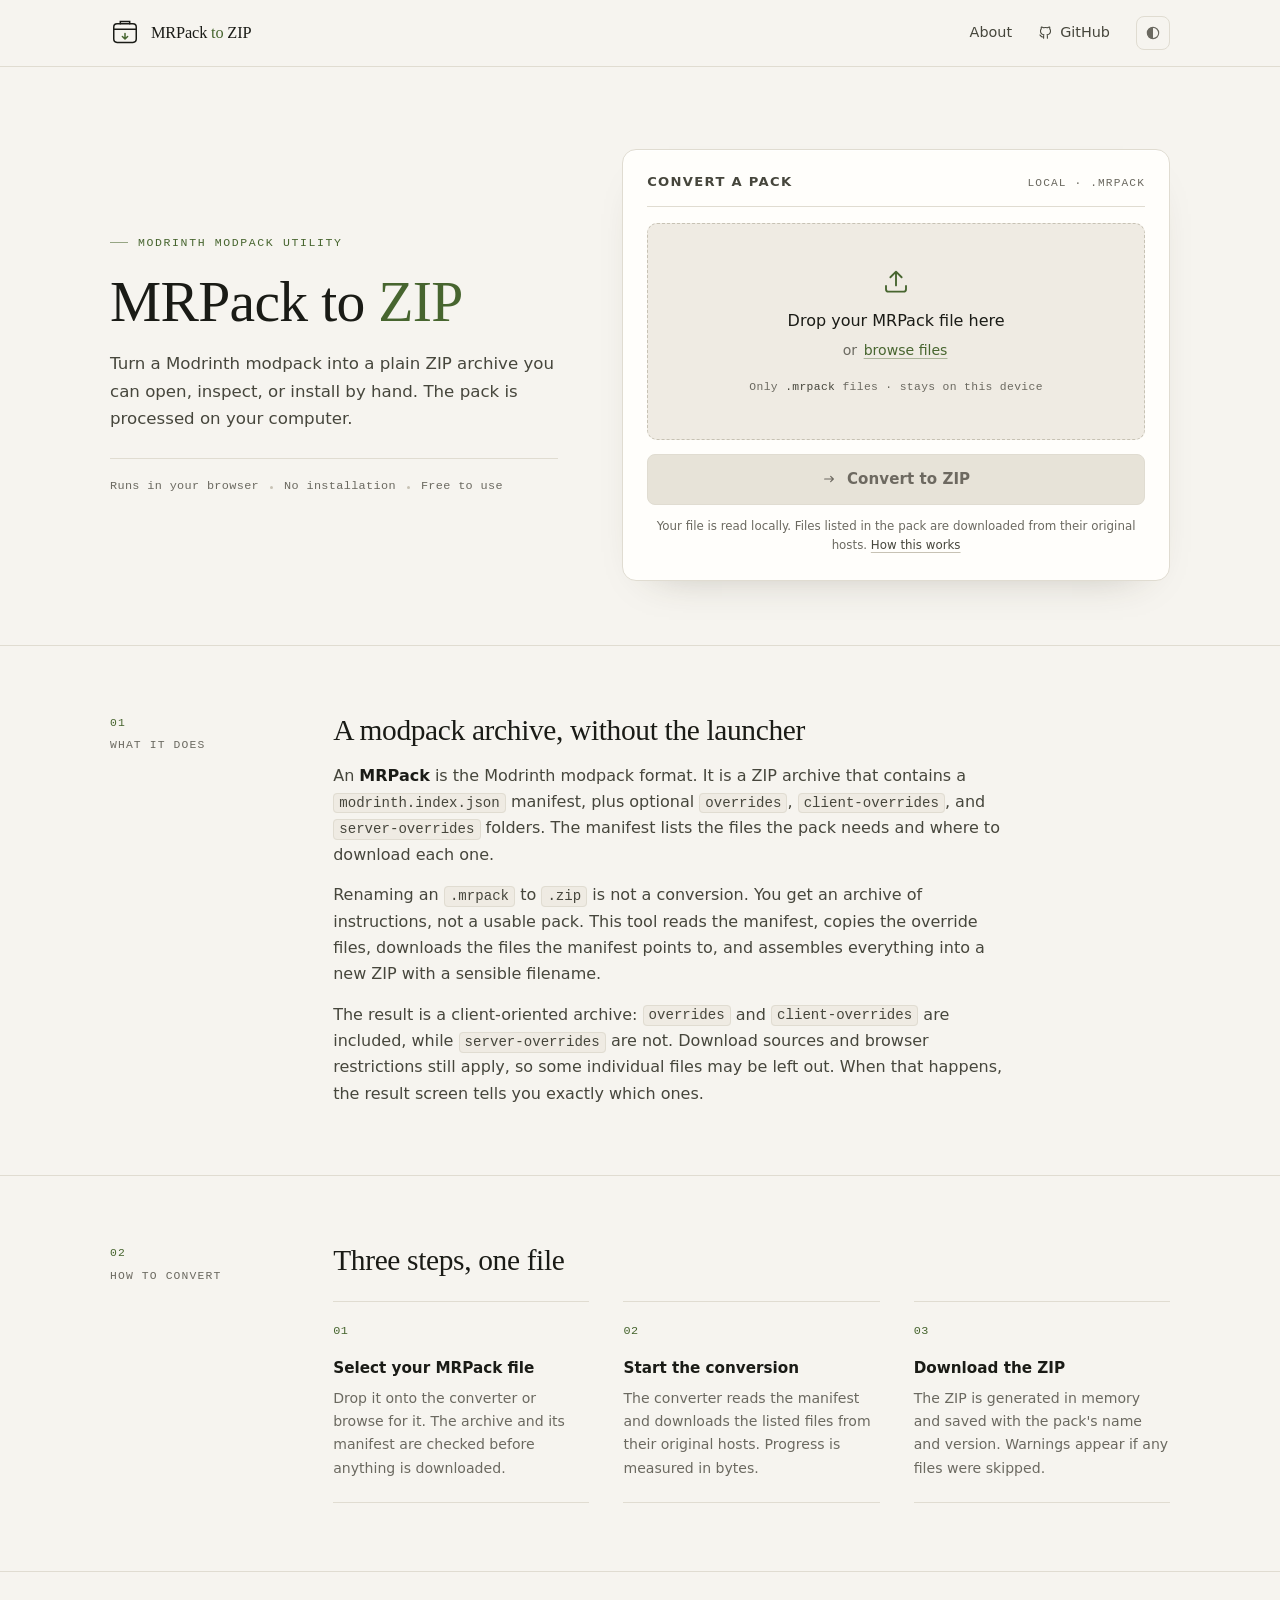
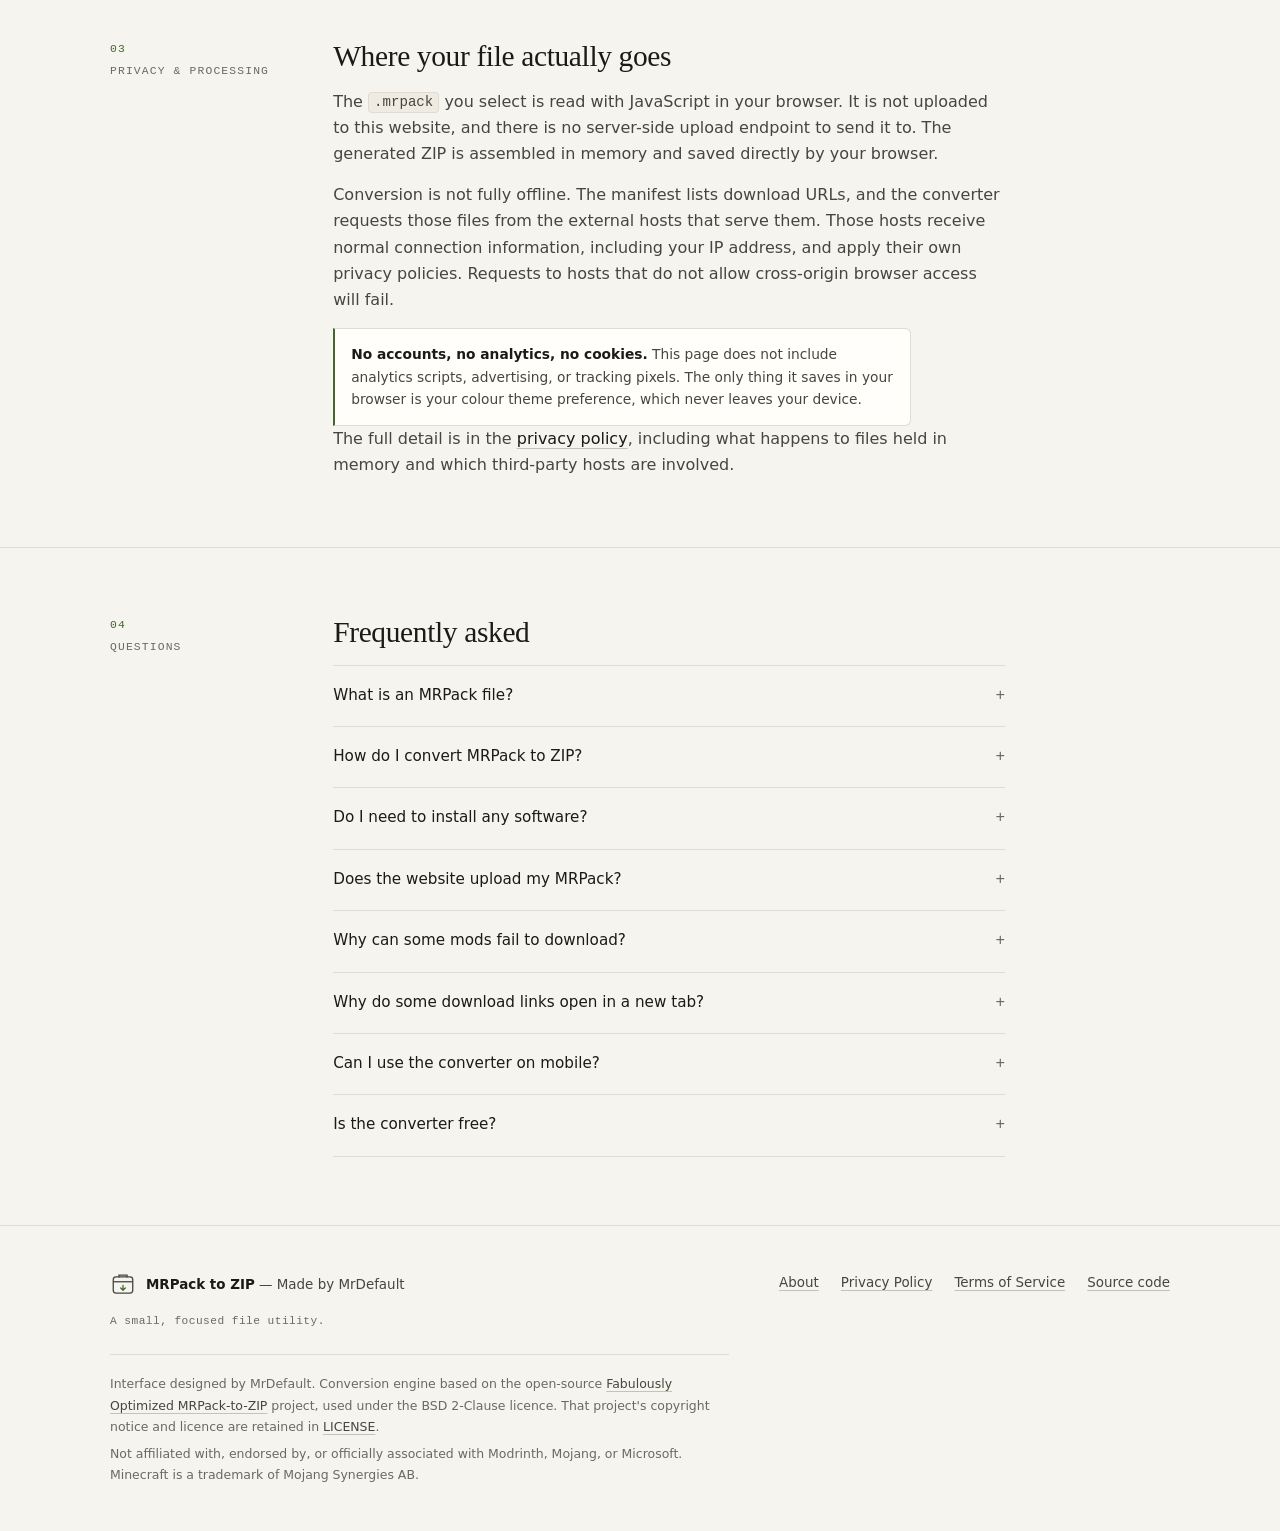
==== index.html @ 213cee7f "MRPack to ZIP — a browser-based Modrinth modpack converter Interface designed and built by MrDefault" ====
<!DOCTYPE html>
<html lang="en">
<head>
	<meta charset="utf-8">
	<meta name="viewport" content="width=device-width, initial-scale=1">

	<title>MRPack to ZIP Converter — Convert Modrinth Packs | MrDefault</title>
	<meta name="description" content="Convert a Modrinth .mrpack into a plain ZIP archive in your browser. Free, no installation, no account. Your modpack file is never uploaded to a server.">
	<meta name="author" content="MrDefault">
	<meta name="theme-color" content="#121310">
	<meta name="color-scheme" content="dark light">

	<!-- Sets the colour theme before the first paint, so the page never flashes
	     the wrong palette. Preference is stored locally; see privacy.html. -->
	<script src="assets/js/theme.js"></script>

	<link rel="canonical" href="https://mrpack-to-zip.vercel.app/">
	<link rel="icon" href="assets/img/favicon.svg" type="image/svg+xml">
	<link rel="apple-touch-icon" href="assets/img/apple-touch-icon.png">
	<link rel="stylesheet" href="assets/css/site.css">

	<meta property="og:type" content="website">
	<meta property="og:site_name" content="MRPack to ZIP">
	<meta property="og:title" content="MRPack to ZIP — a small tool by MrDefault">
	<meta property="og:description" content="Turn a Modrinth modpack into a plain ZIP archive. The conversion runs in your browser; nothing is installed.">
	<meta property="og:url" content="https://mrpack-to-zip.vercel.app/">
	<meta property="og:image" content="https://mrpack-to-zip.vercel.app/assets/img/og-image.png">
	<meta property="og:image:width" content="1200">
	<meta property="og:image:height" content="630">
	<meta property="og:image:alt" content="MRPack to ZIP, a browser-based modpack converter made by MrDefault">

	<meta name="twitter:card" content="summary_large_image">
	<meta name="twitter:title" content="MRPack to ZIP — a small tool by MrDefault">
	<meta name="twitter:description" content="Turn a Modrinth modpack into a plain ZIP archive. The conversion runs in your browser; nothing is installed.">
	<meta name="twitter:image" content="https://mrpack-to-zip.vercel.app/assets/img/og-image.png">

	<script type="application/ld+json">
	{
		"@context": "https://schema.org",
		"@type": "WebApplication",
		"name": "MRPack to ZIP",
		"url": "https://mrpack-to-zip.vercel.app/",
		"description": "A free browser-based converter that turns a Modrinth .mrpack modpack file into a plain ZIP archive.",
		"applicationCategory": "UtilitiesApplication",
		"operatingSystem": "Any device with a modern web browser",
		"browserRequirements": "Requires JavaScript and a browser with File, Blob and fetch support",
		"isAccessibleForFree": true,
		"offers": {
			"@type": "Offer",
			"price": "0",
			"priceCurrency": "USD"
		},
		"author": {
			"@type": "Person",
			"name": "MrDefault"
		},
		"featureList": [
			"Convert a local .mrpack file into a .zip archive",
			"Runs in the browser without installation",
			"Preserves pack overrides and client overrides"
		]
	}
	</script>
</head>
<body>

<a class="skip-link" href="#converter">Skip to the converter</a>

<header class="site-header">
	<div class="container">
		<a class="brand" href="./" aria-label="MRPack to ZIP — home">
			<svg class="brand-mark" viewBox="0 0 32 32" fill="none" aria-hidden="true">
				<rect x="4" y="6" width="24" height="20" rx="3.5" stroke="currentColor" stroke-width="1.6"/>
				<path d="M4 12h24" stroke="currentColor" stroke-width="1.6"/>
				<path d="M11 6V3.8h10V6" stroke="currentColor" stroke-width="1.6" stroke-linecap="round"/>					<path class="mark-accent" d="M16 16.5v6m0 0 2.8-2.8M16 22.5l-2.8-2.8" stroke-width="1.6" stroke-linecap="round" stroke-linejoin="round"/>
				</svg>
				<span class="wordmark-sub">MRPack <span>to</span> ZIP</span>
		</a>

		<nav class="site-nav" aria-label="Primary">
			<a href="#about">About</a>
			<a class="nav-source" href="https://github.com/MrDefault7/mrpack-to-zip" rel="noopener">
				<svg viewBox="0 0 24 24" fill="none" stroke="currentColor" stroke-width="1.7" aria-hidden="true">
					<path d="M9 19c-4.3 1.4-4.3-2.5-6-3m12 5v-3.5c0-1 .1-1.4-.5-2 2.8-.3 5.5-1.4 5.5-6a4.6 4.6 0 0 0-1.3-3.2 4.2 4.2 0 0 0-.1-3.2s-1.1-.3-3.5 1.3a12.3 12.3 0 0 0-6.2 0C6.5 2.8 5.4 3.1 5.4 3.1a4.2 4.2 0 0 0-.1 3.2A4.6 4.6 0 0 0 4 9.5c0 4.6 2.7 5.7 5.5 6-.6.6-.6 1.2-.5 2V21" stroke-linecap="round" stroke-linejoin="round"/>
				</svg>
				<span class="nav-label">GitHub</span>
			</a>
			<button type="button" class="theme-toggle" id="theme-toggle" title="Colour theme: System">
				<svg class="theme-icon theme-icon-system" viewBox="0 0 24 24" fill="none" stroke="currentColor" stroke-width="1.7" aria-hidden="true">
					<circle cx="12" cy="12" r="8.5"/>
					<path d="M12 3.5a8.5 8.5 0 0 0 0 17z" fill="currentColor" stroke="none"/>
				</svg>
				<svg class="theme-icon theme-icon-light" viewBox="0 0 24 24" fill="none" stroke="currentColor" stroke-width="1.7" aria-hidden="true">
					<circle cx="12" cy="12" r="4.2"/>
					<path d="M12 2.5v2.2M12 19.3v2.2M2.5 12h2.2M19.3 12h2.2M5.3 5.3l1.6 1.6M17.1 17.1l1.6 1.6M18.7 5.3l-1.6 1.6M6.9 17.1l-1.6 1.6" stroke-linecap="round"/>
				</svg>
				<svg class="theme-icon theme-icon-dark" viewBox="0 0 24 24" fill="none" stroke="currentColor" stroke-width="1.7" aria-hidden="true">
					<path d="M20 14.2A8.4 8.4 0 0 1 9.8 4a8.5 8.5 0 1 0 10.2 10.2z" stroke-linecap="round" stroke-linejoin="round"/>
				</svg>
			</button>
		</nav>
	</div>
</header>

<main>

	<section class="hero">
		<div class="container hero-grid">

			<div class="hero-copy">
				<p class="eyebrow">Modrinth modpack utility</p>
				<h1>MRPack to <span class="hero-mark">ZIP</span></h1>
				<p class="hero-lede">
					Turn a Modrinth modpack into a plain ZIP archive you can open, inspect,
					or install by hand. The pack is processed on your computer.
				</p>
				<p class="hero-notes">
					<span>Runs in your browser</span>
					<span>No installation</span>
					<span>Free to use</span>
				</p>
			</div>

			<div class="converter" id="converter">
				<div class="converter-head">
					<h2>Convert a pack</h2>
					<span class="mono">Local · .mrpack</span>
				</div>

				<div class="dropzone" id="dropzone">
					<svg class="dropzone-icon" viewBox="0 0 24 24" fill="none" stroke="currentColor" stroke-width="1.5" aria-hidden="true">
						<path d="M12 15.5V4.5m0 0L7.5 9M12 4.5 16.5 9" stroke-linecap="round" stroke-linejoin="round"/>
						<path d="M4 16v2.5a2 2 0 0 0 2 2h12a2 2 0 0 0 2-2V16" stroke-linecap="round"/>
					</svg>
					<p class="dz-title" id="dropzone-title">Drop your MRPack file here</p>
					<p class="dz-sub">or <button type="button" class="textbutton" id="browse-button">browse files</button></p>
					<p class="dz-note">Only <strong>.mrpack</strong> files · stays on this device</p>

					<!-- Hidden input, driven by the drop zone and the browse button, which
					     is the accessible control in the tab order. -->
					<input
						id="file-input"
						class="visually-hidden"
						type="file"
						name="mrpack"
						tabindex="-1"
						accept=".mrpack,application/x-modrinth-modpack+zip,application/zip"
						onchange="updateFileName()">
				</div>

				<div class="filebox" id="filebox">
					<div class="filebox-top">
						<svg class="filebox-glyph" viewBox="0 0 34 40" fill="none" stroke="currentColor" stroke-width="1.4" aria-hidden="true">
							<path d="M6.5 1.5h14l7 7v30h-21z" stroke-linejoin="round"/>
							<path d="M20.5 1.5v7h7" stroke-linejoin="round"/>
							<path d="M11 17h12M11 22h12M11 27h7" stroke-linecap="round"/>
						</svg>
						<div class="filebox-id">
							<span id="file-name" class="filebox-name">No file selected</span>
							<p class="filebox-meta">
								<span id="file-size">—</span>
								<span id="file-type">MRPack archive</span>
								<span><span class="status-dot" id="validation-dot" aria-hidden="true"></span><span id="validation-text">Awaiting a file</span></span>
							</p>
						</div>
						<div class="filebox-actions">
							<button type="button" class="iconbutton" id="replace-file">
								<svg viewBox="0 0 24 24" fill="none" stroke="currentColor" stroke-width="1.8" aria-hidden="true">
									<path d="M4 7h9M4 7l3-3M4 7l3 3" stroke-linecap="round" stroke-linejoin="round"/>
									<path d="M20 17h-9m9 0-3-3m3 3-3 3" stroke-linecap="round" stroke-linejoin="round"/>
								</svg>
								Replace
							</button>
							<button type="button" class="iconbutton" id="remove-file">
								<svg viewBox="0 0 24 24" fill="none" stroke="currentColor" stroke-width="1.8" aria-hidden="true">
									<path d="M5 7h14M9 7V5h6v2M7 7l1 13h8l1-13" stroke-linecap="round" stroke-linejoin="round"/>
								</svg>
								Remove
							</button>
						</div>
					</div>
					<p class="filebox-summary" id="file-summary"></p>
					<p class="filebox-summary filebox-warning" id="file-warning" hidden></p>
				</div>

				<button type="button" class="button-primary" id="convert-button" onclick="downloadLocalButton()" disabled>
					<span class="spinner" id="convert-spinner" hidden></span>
					<svg id="convert-icon" viewBox="0 0 24 24" fill="none" stroke="currentColor" stroke-width="1.8" aria-hidden="true">
						<path d="M4 12h13m0 0-4-4m4 4-4 4" stroke-linecap="round" stroke-linejoin="round"/>
					</svg>
					<span id="convert-label">Convert to ZIP</span>
				</button>

				<section class="status-panel" id="loading-modal" aria-label="Conversion progress">
					<div class="status-head">
						<span class="spinner" id="status-spinner" aria-hidden="true"></span>
						<p class="status-title" id="status-title">Converting pack</p>
					</div>
					<p class="status-stage" id="status-stage" role="status" aria-live="polite">Preparing…</p>
					<div class="progress-wrap">
						<progress class="progress" id="loading-progress" max="100" value="0" aria-label="Conversion progress">0%</progress>
						<p class="progress-meta">
							<span id="progress-count"></span>
							<span id="progress-percent"></span>
						</p>
					</div>
				</section>

				<section class="result result-success" id="success-panel" aria-label="Conversion result">
					<div class="result-head">
						<svg viewBox="0 0 24 24" fill="none" stroke="currentColor" stroke-width="1.8" aria-hidden="true">
							<circle cx="12" cy="12" r="9"/>
							<path d="m8 12.2 2.7 2.8L16 9.5" stroke-linecap="round" stroke-linejoin="round"/>
						</svg>
						<h2 class="result-title" id="success-title">ZIP created</h2>
					</div>
					<p class="result-text" id="success-text"></p>
					<p class="result-file" id="success-file"></p>
					<ul class="result-warnings" id="success-warnings"></ul>
					<div class="result-actions">
						<button type="button" class="button-primary" id="download-zip">
							<svg viewBox="0 0 24 24" fill="none" stroke="currentColor" stroke-width="1.8" aria-hidden="true">
								<path d="M12 4v11m0 0 4-4m-4 4-4-4" stroke-linecap="round" stroke-linejoin="round"/>
								<path d="M5 19h14" stroke-linecap="round"/>
							</svg>
							Download ZIP
						</button>
						<button type="button" class="button-quiet" id="convert-another">Convert another file</button>
					</div>
				</section>

				<section class="result result-error" id="error-panel" role="alert" aria-label="Conversion error">
					<div class="result-head">
						<svg viewBox="0 0 24 24" fill="none" stroke="currentColor" stroke-width="1.8" aria-hidden="true">
							<circle cx="12" cy="12" r="9"/>
							<path d="M12 7.5v5.5m0 3.2v.3" stroke-linecap="round"/>
						</svg>
						<h2 class="result-title" id="error-title">Something went wrong</h2>
					</div>
					<p class="result-text" id="error-text"></p>
					<details class="result-details" id="error-details">
						<summary>Technical details</summary>
						<pre id="error-detail"></pre>
					</details>
				</section>

				<p class="converter-foot">
					Your file is read locally. Files listed in the pack are downloaded from
					their original hosts. <a href="#privacy">How this works</a>
				</p>
			</div>

		</div>
	</section>

	<section class="section" id="about">
		<div class="container section-grid">
			<p class="section-aside"><span class="index">01</span><span>What it does</span></p>
			<div class="section-body">
				<h2>A modpack archive, without the launcher</h2>
				<p>
					An <strong>MRPack</strong> is the Modrinth modpack format. It is a ZIP archive that
					contains a <code>modrinth.index.json</code> manifest, plus optional
					<code>overrides</code>, <code>client-overrides</code>, and
					<code>server-overrides</code> folders. The manifest lists the files the pack needs
					and where to download each one.
				</p>
				<p>
					Renaming an <code>.mrpack</code> to <code>.zip</code> is not a conversion. You get an
					archive of instructions, not a usable pack. This tool reads the manifest, copies the
					override files, downloads the files the manifest points to, and assembles everything
					into a new ZIP with a sensible filename.
				</p>
				<p>
					The result is a client-oriented archive: <code>overrides</code> and
					<code>client-overrides</code> are included, while <code>server-overrides</code> are
					not. Download sources and browser restrictions still apply, so some individual files
					may be left out. When that happens, the result screen tells you exactly which ones.
				</p>
			</div>
		</div>
	</section>

	<section class="section" id="how-to">
		<div class="container section-grid">
			<p class="section-aside"><span class="index">02</span><span>How to convert</span></p>
			<div class="section-body">
				<h2>Three steps, one file</h2>
				<ol class="steps">
					<li>
						<span class="step-title">Select your MRPack file</span>
						<span class="step-text">Drop it onto the converter or browse for it. The archive and its manifest are checked before anything is downloaded.</span>
					</li>
					<li>
						<span class="step-title">Start the conversion</span>
						<span class="step-text">The converter reads the manifest and downloads the listed files from their original hosts. Progress is measured in bytes.</span>
					</li>
					<li>
						<span class="step-title">Download the ZIP</span>
						<span class="step-text">The ZIP is generated in memory and saved with the pack's name and version. Warnings appear if any files were skipped.</span>
					</li>
				</ol>
			</div>
		</div>
	</section>

	<section class="section" id="privacy">
		<div class="container section-grid">
			<p class="section-aside"><span class="index">03</span><span>Privacy &amp; processing</span></p>
			<div class="section-body">
				<h2>Where your file actually goes</h2>
				<p>
					The <code>.mrpack</code> you select is read with JavaScript in your browser. It is not
					uploaded to this website, and there is no server-side upload endpoint to send it to.
					The generated ZIP is assembled in memory and saved directly by your browser.
				</p>
				<p>
					Conversion is not fully offline. The manifest lists download URLs, and the converter
					requests those files from the external hosts that serve them. Those hosts receive
					normal connection information, including your IP address, and apply their own privacy
					policies. Requests to hosts that do not allow cross-origin browser access will fail.
				</p>
				<div class="callout">
					<strong>No accounts, no analytics, no cookies.</strong> This page does not include
					analytics scripts, advertising, or tracking pixels. The only thing it saves in your
					browser is your colour theme preference, which never leaves your device.
				</div>
				<p>
					The full detail is in the <a href="privacy.html">privacy policy</a>, including what
					happens to files held in memory and which third-party hosts are involved.
				</p>
			</div>
		</div>
	</section>

	<section class="section" id="faq">
		<div class="container section-grid">
			<p class="section-aside"><span class="index">04</span><span>Questions</span></p>
			<div class="section-body">
				<h2>Frequently asked</h2>
				<div class="faq">
					<details>
						<summary>What is an MRPack file?</summary>
						<div class="faq-answer">
							<p>MRPack is Modrinth's modpack format. It is a ZIP archive containing a
							<code>modrinth.index.json</code> manifest, optional override folders, and
							optionally some bundled files. Launchers use the manifest to fetch the rest of
							the pack.</p>
						</div>
					</details>
					<details>
						<summary>How do I convert MRPack to ZIP?</summary>
						<div class="faq-answer">
							<p>Select your <code>.mrpack</code> file above, press <em>Convert to ZIP</em>, and
							wait for the downloads and archive build to finish. The finished ZIP is saved to
							your downloads folder. Nothing needs to be installed.</p>
						</div>
					</details>
					<details>
						<summary>Do I need to install any software?</summary>
						<div class="faq-answer">
							<p>No. The converter runs entirely in a modern browser. There is no desktop app,
							extension, command line tool, or account.</p>
						</div>
					</details>
					<details>
						<summary>Does the website upload my MRPack?</summary>
						<div class="faq-answer">
							<p>No. The selected file is read in your browser and never sent to this site's
							server. The converter does make outbound requests for the files listed in the
							manifest, because those files have to come from somewhere. Those requests go to
							external download hosts, not to us.</p>
						</div>
					</details>
					<details>
						<summary>Why can some mods fail to download?</summary>
						<div class="faq-answer">
							<p>A manifest entry can point to a link that has expired, been removed, or is
							temporarily unavailable. It can also point to a host that does not permit
							cross-origin requests from a browser. In those cases the file cannot be read
							into the ZIP, and the result screen lists it as missing.</p>
						</div>
					</details>
					<details>
						<summary>Why do some download links open in a new tab?</summary>
						<div class="faq-answer">
							<p>Files hosted on GitHub are handled that way. GitHub's release download
							endpoints do not allow browser scripts to read their responses, so the converter
							cannot put them inside the archive. Instead it opens the link so you can download
							the file yourself, then move it into the matching folder in the ZIP. GitHub-hosted
							entries are reported after conversion.</p>
						</div>
					</details>
					<details>
						<summary>Can I use the converter on mobile?</summary>
						<div class="faq-answer">
							<p>Yes. The interface works on current mobile browsers and adapts down to small
							phones. Large packs consume a lot of memory, though, and mobile browsers are
							quicker to run out of it. If a large pack fails on a phone, try a desktop
							browser.</p>
						</div>
					</details>
					<details>
						<summary>Is the converter free?</summary>
						<div class="faq-answer">
							<p>Yes. There is no charge, no account, and no paid tier. The conversion engine
							is open source and the interface is a separate design by MrDefault.</p>
						</div>
					</details>
				</div>
			</div>
		</div>
	</section>

</main>

<footer class="site-footer">
	<div class="container">
		<div class="footer-top">
			<div>
				<p class="footer-brand">
					<svg class="brand-mark" viewBox="0 0 32 32" fill="none" aria-hidden="true">
						<rect x="4" y="6" width="24" height="20" rx="3.5" stroke="currentColor" stroke-width="1.6"/>
						<path d="M4 12h24" stroke="currentColor" stroke-width="1.6"/>
						<path d="M11 6V3.8h10V6" stroke="currentColor" stroke-width="1.6" stroke-linecap="round"/>
						<path class="mark-accent" d="M16 16.5v6m0 0 2.8-2.8M16 22.5l-2.8-2.8" stroke-width="1.6" stroke-linecap="round" stroke-linejoin="round"/>
					</svg>
					<span><strong>MRPack to ZIP</strong> — Made by MrDefault</span>
				</p>
				<p class="footer-note">A small, focused file utility.</p>
			</div>
			<nav class="footer-links" aria-label="Footer">
				<a href="#about">About</a>
				<a href="privacy.html">Privacy Policy</a>
				<a href="terms.html">Terms of Service</a>
				<a href="https://github.com/MrDefault7/mrpack-to-zip" rel="noopener">Source code</a>
			</nav>
		</div>

		<div class="footer-legal">
			<p>
				Interface designed by MrDefault. Conversion engine based on the open-source
				<a href="https://github.com/Fabulously-Optimized/mrpack-to-zip" rel="noopener">Fabulously Optimized MRPack-to-ZIP</a>
				project, used under the BSD 2-Clause licence. That project's copyright notice and
				licence are retained in <a href="LICENSE">LICENSE</a>.
			</p>
			<p>
				Not affiliated with, endorsed by, or officially associated with Modrinth, Mojang, or
				Microsoft. Minecraft is a trademark of Mojang Synergies AB.
			</p>
		</div>
	</div>
</footer>

<script src="assets/js/FileSaver.min.js"></script>
<script src="assets/js/jszip.min.js"></script>
<script src="assets/js/converter.js"></script>
<script src="assets/js/ui.js"></script>

</body>
</html>
---- assets/css/site.css ----
/* ==========================================================================
   MRPack to ZIP — interface by MrDefault
   A small, self-contained design system. No framework, no external fonts.
   ========================================================================== */

/* --- Tokens --------------------------------------------------------------- */

/* Dark is the base theme. The light theme below overrides the same tokens, so
   every component follows automatically. The resolved theme lives on the
   <html> element as data-theme, set by assets/js/theme.js before first paint. */
:root {
  color-scheme: dark;

  --bg: #121310;
  --bg-raised: #181914;
  --bg-inset: #0d0e0b;
  --surface-hover: #0f110d;
  --line: #292a23;
  --line-strong: #3b3c32;
  --ink: #eae7dd;
  --ink-soft: #bcb9ad;
  --ink-muted: #918e82;
  --accent: #b9d79f;
  --accent-bright: #cbe7b3;
  --accent-ink: #15200e;
  --accent-rgb: 185, 215, 159;
  --warn: #e3bd7d;
  --warn-rgb: 227, 189, 125;
  --danger: #e59384;
  --danger-rgb: 229, 147, 132;
  --accent-tint: rgba(185, 215, 159, 0.045);
  --danger-tint: rgba(229, 147, 132, 0.045);
  --track: #262720;
  --disabled-bg: #262720;
  --disabled-ink: #777468;
  --panel-highlight: rgba(255, 255, 255, 0.025);
  --panel-shadow: 0 20px 50px -34px rgba(0, 0, 0, 0.9);
  --radius-sm: 6px;
  --radius: 10px;
  --radius-lg: 14px;

  --font-display: "Iowan Old Style", "Palatino Linotype", Palatino, "Book Antiqua", Georgia, serif;
  --font-body: system-ui, -apple-system, "Segoe UI", Roboto, "Helvetica Neue", Arial, sans-serif;
  --font-mono: ui-monospace, "Cascadia Mono", "SF Mono", Menlo, Consolas, "Liberation Mono", monospace;

  --measure: 66ch;
  --container: 1140px;
  --gutter: clamp(18px, 4vw, 40px);
  --ease: cubic-bezier(0.2, 0.7, 0.3, 1);
}

/* Light theme: warm paper instead of warm charcoal. Chosen explicitly by the
   visitor, or because their operating system asks for it. */
:root[data-theme="light"] {
  color-scheme: light;

  --bg: #f6f4ef;
  --bg-raised: #fffefb;
  --bg-inset: #efebe3;
  --surface-hover: #ffffff;
  --line: #e0dcd1;
  --line-strong: #c7c2b4;
  --ink: #1a1b16;
  --ink-soft: #46463c;
  --ink-muted: #6b6960;
  --accent: #47652f;
  --accent-bright: #385022;
  --accent-ink: #ffffff;
  --accent-rgb: 71, 101, 47;
  --warn: #7d5310;
  --warn-rgb: 125, 83, 16;
  --danger: #a13429;
  --danger-rgb: 161, 52, 41;
  --accent-tint: rgba(71, 101, 47, 0.06);
  --danger-tint: rgba(161, 52, 41, 0.055);
  --track: #ddd8cc;
  --disabled-bg: #e7e3d8;
  --disabled-ink: #6d6960;
  --panel-highlight: rgba(255, 255, 255, 0.85);
  --panel-shadow: 0 18px 44px -32px rgba(58, 52, 36, 0.4);
}

/* --- Base ----------------------------------------------------------------- */

*,
*::before,
*::after {
  box-sizing: border-box;
}

html {
  -webkit-text-size-adjust: 100%;
  scroll-behavior: smooth;
  scroll-padding-top: 24px;
}

body {
  margin: 0;
  background-color: var(--bg);
  color: var(--ink);
  font-family: var(--font-body);
  font-size: 1rem;
  line-height: 1.65;
  -webkit-font-smoothing: antialiased;
  text-rendering: optimizeLegibility;
}

::selection {
  background: rgba(var(--accent-rgb), 0.26);
  color: var(--ink);
}

h1,
h2,
h3 {
  font-family: var(--font-display);
  font-weight: 400;
  line-height: 1.12;
  letter-spacing: -0.012em;
  margin: 0;
  text-wrap: balance;
}

h1 {
  font-size: clamp(2.5rem, 5.4vw, 3.6rem);
}

h2 {
  font-size: clamp(1.45rem, 2.3vw, 1.85rem);
}

h3 {
  font-size: 1.1rem;
  line-height: 1.35;
}

p {
  margin: 0;
}

a {
  color: var(--ink);
  text-decoration-color: var(--line-strong);
  text-underline-offset: 0.22em;
  text-decoration-thickness: 1px;
  transition: color 0.16s var(--ease), text-decoration-color 0.16s var(--ease);
}

a:hover {
  color: var(--accent-bright);
  text-decoration-color: var(--accent);
}

img,
svg {
  display: block;
  max-width: 100%;
}

[hidden] {
  display: none !important;
}

button,
input {
  font: inherit;
  color: inherit;
}

code,
kbd,
samp {
  font-family: var(--font-mono);
  font-size: 0.88em;
  background: var(--bg-inset);
  border: 1px solid var(--line);
  border-radius: 4px;
  padding: 0.1em 0.36em;
}

hr {
  border: 0;
  border-top: 1px solid var(--line);
  margin: 0;
}

:focus-visible {
  outline: 2px solid var(--accent);
  outline-offset: 3px;
  border-radius: 4px;
}

.visually-hidden {
  position: absolute !important;
  width: 1px;
  height: 1px;
  padding: 0;
  margin: -1px;
  overflow: hidden;
  clip: rect(0 0 0 0);
  clip-path: inset(50%);
  white-space: nowrap;
  border: 0;
}

.skip-link {
  position: absolute;
  top: 8px;
  left: 8px;
  z-index: 20;
  transform: translateY(-160%);
  background: var(--accent);
  color: var(--accent-ink);
  font-weight: 600;
  padding: 10px 16px;
  border-radius: var(--radius-sm);
  text-decoration: none;
}

.skip-link:focus {
  transform: translateY(0);
  color: var(--accent-ink);
}

/* --- Layout --------------------------------------------------------------- */

.container {
  width: 100%;
  max-width: var(--container);
  margin-inline: auto;
  padding-inline: var(--gutter);
}

.eyebrow {
  font-family: var(--font-mono);
  font-size: 0.72rem;
  letter-spacing: 0.14em;
  text-transform: uppercase;
  color: var(--accent);
  display: flex;
  align-items: center;
  gap: 10px;
}

.eyebrow::before {
  content: "";
  width: 18px;
  height: 1px;
  background: currentColor;
  opacity: 0.55;
}

.mono {
  font-family: var(--font-mono);
  font-size: 0.78rem;
  letter-spacing: 0.04em;
  color: var(--ink-muted);
}

/* --- Header --------------------------------------------------------------- */

.site-header {
  border-bottom: 1px solid var(--line);
}

.site-header .container {
  display: flex;
  align-items: center;
  justify-content: space-between;
  gap: 20px;
  min-height: 66px;
  padding-block: 12px;
}

.brand {
  display: inline-flex;
  align-items: center;
  gap: 11px;
  color: var(--ink);
  text-decoration: none;
  font-weight: 600;
  font-size: 0.98rem;
  letter-spacing: -0.01em;
  white-space: nowrap;
}

.brand:hover {
  color: var(--ink);
}

.brand-mark {
  width: 30px;
  height: 30px;
  flex: none;
}

/* The accent arrow inside the mark follows the active theme. */
.brand-mark .mark-accent {
  stroke: var(--accent);
}

.wordmark-sub {
  font-family: var(--font-display);
  font-size: 1.02rem;
  font-weight: 400;
  color: var(--ink);
}

.wordmark-sub span {
  color: var(--accent);
}

.site-nav {
  display: flex;
  align-items: center;
  gap: clamp(14px, 2.4vw, 26px);
  font-size: 0.9rem;
}

.site-nav a {
  color: var(--ink-soft);
  text-decoration: none;
}

.site-nav a:hover {
  color: var(--ink);
}

.site-nav .nav-source {
  display: inline-flex;
  align-items: center;
  gap: 7px;
}

.site-nav svg {
  width: 15px;
  height: 15px;
  flex: none;
}

/* --- Theme switch --------------------------------------------------------- */

.theme-toggle {
  appearance: none;
  display: inline-flex;
  align-items: center;
  justify-content: center;
  width: 34px;
  height: 34px;
  flex: none;
  padding: 0;
  border: 1px solid var(--line);
  border-radius: 8px;
  background: transparent;
  color: var(--ink-muted);
  cursor: pointer;
  transition: color 0.16s var(--ease), border-color 0.16s var(--ease), background-color 0.16s var(--ease);
}

.theme-toggle:hover {
  color: var(--ink);
  border-color: var(--line-strong);
  background: var(--surface-hover);
}

.site-nav .theme-toggle svg {
  width: 16px;
  height: 16px;
}

/* Exactly one icon is shown, matching the visitor's stored preference. */
.theme-icon {
  display: none;
}

:root[data-theme-preference="system"] .theme-icon-system,
:root[data-theme-preference="light"] .theme-icon-light,
:root[data-theme-preference="dark"] .theme-icon-dark {
  display: block;
}

/* Without JavaScript the attribute is absent, so show the system icon. */
:root:not([data-theme-preference]) .theme-icon-system {
  display: block;
}

/* --- Hero ----------------------------------------------------------------- */

.hero {
  padding-block: clamp(44px, 6.4vw, 86px) clamp(40px, 5vw, 64px);
}

.hero-grid {
  display: grid;
  gap: clamp(34px, 5vw, 68px);
  align-items: start;
}

.hero-copy {
  max-width: 46ch;
}

.hero h1 {
  margin-block: 18px 16px;
}

.hero h1 .hero-mark {
  color: var(--accent);
}

.hero-lede {
  color: var(--ink-soft);
  font-size: clamp(1.02rem, 1.3vw, 1.12rem);
  max-width: 44ch;
}

.hero-notes {
  display: flex;
  flex-wrap: wrap;
  align-items: center;
  gap: 8px 0;
  margin-top: 26px;
  padding-top: 18px;
  border-top: 1px solid var(--line);
  font-family: var(--font-mono);
  font-size: 0.74rem;
  letter-spacing: 0.03em;
  color: var(--ink-muted);
}

.hero-notes span {
  display: inline-flex;
  align-items: center;
}

.hero-notes span + span::before {
  content: "";
  width: 3px;
  height: 3px;
  border-radius: 50%;
  background: var(--line-strong);
  margin-inline: 11px;
}

.hero-notes .note-accent {
  color: var(--accent);
}

/* --- Converter panel ------------------------------------------------------ */

.converter {
  background: var(--bg-raised);
  border: 1px solid var(--line);
  border-radius: var(--radius-lg);
  padding: clamp(16px, 2.4vw, 24px);
  box-shadow: inset 0 1px 0 var(--panel-highlight), var(--panel-shadow);
}

.converter-head {
  display: flex;
  align-items: baseline;
  justify-content: space-between;
  gap: 12px;
  padding-bottom: 14px;
  margin-bottom: 16px;
  border-bottom: 1px solid var(--line);
}

.converter-head h2 {
  font-family: var(--font-body);
  font-size: 0.82rem;
  font-weight: 600;
  letter-spacing: 0.1em;
  text-transform: uppercase;
  color: var(--ink-soft);
}

.converter-head .mono {
  font-size: 0.7rem;
  letter-spacing: 0.1em;
  text-transform: uppercase;
}

/* Drop zone */

.dropzone {
  position: relative;
  display: flex;
  flex-direction: column;
  align-items: center;
  justify-content: center;
  text-align: center;
  gap: 6px;
  padding: clamp(26px, 4vw, 42px) 18px;
  background: var(--bg-inset);
  border: 1px dashed var(--line-strong);
  border-radius: var(--radius);
  cursor: pointer;
  transition: border-color 0.18s var(--ease), background-color 0.18s var(--ease);
}

.dropzone:hover {
  border-color: rgba(var(--accent-rgb), 0.55);
  background: var(--surface-hover);
}

.dropzone.is-dragover {
  border-color: var(--accent);
  border-style: solid;
  background: var(--accent-tint);
}

.dropzone-icon {
  width: 30px;
  height: 30px;
  color: var(--accent);
  margin-bottom: 8px;
}

.dz-title {
  font-size: 1rem;
  font-weight: 500;
  color: var(--ink);
  line-height: 1.4;
}

.dz-sub {
  font-size: 0.88rem;
  color: var(--ink-muted);
}

.dz-note {
  margin-top: 10px;
  font-family: var(--font-mono);
  font-size: 0.71rem;
  letter-spacing: 0.03em;
  color: var(--ink-muted);
}

.dz-note strong {
  color: var(--ink-soft);
  font-weight: 500;
}

/* Small text button used inside the drop zone */

.textbutton {
  appearance: none;
  border: 0;
  background: none;
  padding: 2px 3px;
  margin: -2px -1px;
  color: var(--accent);
  font-weight: 500;
  cursor: pointer;
  text-decoration: underline;
  text-decoration-color: rgba(var(--accent-rgb), 0.4);
  text-underline-offset: 0.22em;
}

.textbutton:hover {
  color: var(--accent-bright);
  text-decoration-color: currentColor;
}

/* Selected file */

.filebox {
  display: none;
  border: 1px solid var(--line);
  border-radius: var(--radius);
  background: var(--bg-inset);
  padding: 16px;
}

.filebox.is-visible {
  display: block;
}

.filebox-top {
  display: flex;
  align-items: flex-start;
  gap: 12px;
}

.filebox-glyph {
  flex: none;
  width: 34px;
  height: 40px;
  color: var(--ink-soft);
}

.filebox-id {
  min-width: 0;
  flex: 1;
}

.filebox-name {
  display: block;
  font-family: var(--font-mono);
  font-size: 0.88rem;
  line-height: 1.5;
  color: var(--ink);
  overflow-wrap: anywhere;
}

.filebox-meta {
  margin-top: 5px;
  display: flex;
  flex-wrap: wrap;
  align-items: center;
  gap: 6px;
  font-family: var(--font-mono);
  font-size: 0.71rem;
  letter-spacing: 0.03em;
  color: var(--ink-muted);
}

.filebox-meta span + span::before {
  content: "·";
  margin-right: 6px;
  color: var(--line-strong);
}

.status-dot {
  display: inline-block;
  width: 6px;
  height: 6px;
  border-radius: 50%;
  background: var(--accent);
  margin-right: 5px;
  vertical-align: 1px;
}

.status-dot.is-checking {
  background: var(--warn);
  animation: pulse 1.4s ease-in-out infinite;
}

.status-dot.is-invalid {
  background: var(--danger);
}

.filebox-actions {
  display: flex;
  gap: 8px;
  flex: none;
}

.iconbutton {
  appearance: none;
  display: inline-flex;
  align-items: center;
  justify-content: center;
  gap: 6px;
  height: 32px;
  padding: 0 10px;
  border: 1px solid var(--line);
  border-radius: var(--radius-sm);
  background: transparent;
  color: var(--ink-soft);
  font-size: 0.78rem;
  cursor: pointer;
  transition: color 0.16s var(--ease), border-color 0.16s var(--ease);
}

.iconbutton:hover {
  color: var(--ink);
  border-color: var(--line-strong);
}

.iconbutton svg {
  width: 13px;
  height: 13px;
}

.filebox-summary {
  margin-top: 12px;
  padding-top: 12px;
  border-top: 1px solid var(--line);
  font-size: 0.82rem;
  color: var(--ink-soft);
}

.filebox-summary .mono {
  color: var(--ink-muted);
}

.filebox-summary + .filebox-summary {
  margin-top: 8px;
  padding-top: 0;
  border-top: 0;
}

.filebox-warning {
  color: var(--warn);
}

.filebox-warning svg {
  width: 13px;
  height: 13px;
  display: inline-block;
  vertical-align: -2px;
  margin-right: 5px;
}

/* Primary button */

.button-primary {
  appearance: none;
  width: 100%;
  display: inline-flex;
  align-items: center;
  justify-content: center;
  gap: 9px;
  min-height: 48px;
  margin-top: 14px;
  padding: 12px 20px;
  border: 1px solid transparent;
  border-radius: 8px;
  background: var(--accent);
  color: var(--accent-ink);
  font-size: 0.94rem;
  font-weight: 600;
  letter-spacing: 0.005em;
  cursor: pointer;
  transition: background-color 0.16s var(--ease), transform 0.16s var(--ease);
}

.button-primary:hover:not(:disabled) {
  background: var(--accent-bright);
}

.button-primary:active:not(:disabled) {
  transform: translateY(1px);
}

.button-primary:disabled {
  background: var(--disabled-bg);
  border-color: var(--line);
  color: var(--disabled-ink);
  cursor: not-allowed;
}

.button-primary svg {
  width: 16px;
  height: 16px;
}

.button-primary.is-busy {
  background: rgba(var(--accent-rgb), 0.12);
  border-color: rgba(var(--accent-rgb), 0.38);
  color: var(--accent);
  cursor: progress;
}

/* After a finished conversion the primary action is the download, so the
   convert button steps back to a quiet style. */
.button-primary.is-quiet {
  background: transparent;
  border-color: var(--line-strong);
  color: var(--ink-soft);
}

.button-primary.is-quiet:hover:not(:disabled) {
  background: rgba(var(--accent-rgb), 0.06);
  border-color: var(--ink-muted);
  color: var(--ink);
}

.button-quiet {
  appearance: none;
  display: inline-flex;
  align-items: center;
  justify-content: center;
  gap: 7px;
  min-height: 42px;
  padding: 10px 16px;
  border: 1px solid var(--line-strong);
  border-radius: 8px;
  background: transparent;
  color: var(--ink-soft);
  font-size: 0.86rem;
  font-weight: 500;
  cursor: pointer;
  transition: color 0.16s var(--ease), border-color 0.16s var(--ease);
}

.button-quiet:hover {
  color: var(--ink);
  border-color: var(--ink-muted);
}

.button-quiet svg {
  width: 15px;
  height: 15px;
}

.converter-foot {
  margin-top: 12px;
  font-size: 0.74rem;
  color: var(--ink-muted);
  text-align: center;
}

.converter-foot a {
  color: var(--ink-soft);
}

/* Spinner */

.spinner {
  width: 13px;
  height: 13px;
  border: 1.5px solid rgba(var(--accent-rgb), 0.3);
  border-top-color: var(--accent);
  border-radius: 50%;
  animation: spin 0.8s linear infinite;
  flex: none;
}

@keyframes spin {
  to { transform: rotate(360deg); }
}

@keyframes pulse {
  0%, 100% { opacity: 1; }
  50% { opacity: 0.35; }
}

/* --- Progress panel ------------------------------------------------------- */

.status-panel {
  display: none;
  margin-top: 14px;
  padding: 16px;
  border: 1px solid var(--line);
  border-radius: var(--radius);
  background: var(--bg-inset);
}

.status-panel.is-active {
  display: block;
}

.status-head {
  display: flex;
  align-items: center;
  gap: 9px;
}

.status-title {
  font-size: 0.88rem;
  font-weight: 600;
  color: var(--ink);
}

.status-stage {
  margin-top: 9px;
  font-family: var(--font-mono);
  font-size: 0.75rem;
  line-height: 1.5;
  color: var(--accent);
  overflow-wrap: anywhere;
}

.progress-wrap {
  margin-top: 10px;
}

.progress {
  appearance: none;
  -webkit-appearance: none;
  display: block;
  width: 100%;
  height: 6px;
  border: 0;
  border-radius: 99px;
  overflow: hidden;
  background: var(--track);
  color: var(--accent);
}

.progress::-webkit-progress-bar {
  background: var(--track);
  border-radius: 99px;
}

.progress::-webkit-progress-value {
  background: var(--accent);
  border-radius: 99px;
  transition: width 0.25s var(--ease);
}

.progress::-moz-progress-bar {
  background: var(--accent);
  border-radius: 99px;
}

.progress-meta {
  display: flex;
  justify-content: space-between;
  gap: 12px;
  margin-top: 7px;
  font-family: var(--font-mono);
  font-size: 0.68rem;
  letter-spacing: 0.03em;
  color: var(--ink-muted);
}

.progress-meta:empty {
  display: none;
}

/* --- Result panels -------------------------------------------------------- */

.result {
  display: none;
  margin-top: 14px;
  padding: 16px;
  border-radius: var(--radius);
  border: 1px solid var(--line);
}

.result.is-visible {
  display: block;
}

.result-success {
  border-color: rgba(var(--accent-rgb), 0.34);
  background: var(--accent-tint);
}

.result-error {
  border-color: rgba(var(--danger-rgb), 0.34);
  background: var(--danger-tint);
}

.result-head {
  display: flex;
  align-items: center;
  gap: 9px;
}

.result-head svg {
  width: 17px;
  height: 17px;
  flex: none;
}

.result-success .result-head svg {
  color: var(--accent);
}

.result-error .result-head svg {
  color: var(--danger);
}

.result-title {
  font-size: 0.92rem;
  font-weight: 600;
  margin: 0;
  font-family: var(--font-body);
}

/* Result headings receive focus so screen readers announce the outcome.
   They are not interactive, so no focus ring is drawn. */
.result-title:focus {
  outline: none;
}

.result-text {
  margin-top: 7px;
  font-size: 0.84rem;
  color: var(--ink-soft);
  overflow-wrap: anywhere;
}

.result-file {
  margin-top: 10px;
  font-family: var(--font-mono);
  font-size: 0.76rem;
  color: var(--ink);
  overflow-wrap: anywhere;
}

.result-actions {
  display: flex;
  flex-wrap: wrap;
  gap: 8px;
  margin-top: 13px;
}

.result-actions .button-primary {
  width: auto;
  flex: 1 1 160px;
  margin-top: 0;
  min-height: 42px;
  font-size: 0.86rem;
}

.result-warnings {
  list-style: none;
  margin: 12px 0 0;
  padding: 12px 0 0;
  border-top: 1px solid rgba(var(--warn-rgb), 0.24);
  display: grid;
  gap: 7px;
  font-size: 0.8rem;
  color: var(--warn);
}

.result-warnings li {
  display: flex;
  gap: 8px;
  align-items: flex-start;
}

.result-warnings svg {
  width: 13px;
  height: 13px;
  flex: none;
  margin-top: 3px;
}

.result-warnings li span {
  overflow-wrap: anywhere;
}

.result-details {
  margin-top: 11px;
  font-size: 0.76rem;
}

.result-details summary {
  cursor: pointer;
  color: var(--ink-muted);
  font-family: var(--font-mono);
  font-size: 0.7rem;
  letter-spacing: 0.04em;
  text-transform: uppercase;
}

.result-details summary:hover {
  color: var(--ink-soft);
}

.result-details pre {
  margin: 9px 0 0;
  padding: 10px;
  border: 1px solid var(--line);
  border-radius: var(--radius-sm);
  background: var(--bg);
  color: var(--ink-soft);
  font-family: var(--font-mono);
  font-size: 0.72rem;
  line-height: 1.6;
  white-space: pre-wrap;
  overflow-wrap: anywhere;
  max-height: 200px;
  overflow: auto;
}

/* --- Editorial sections --------------------------------------------------- */

.section {
  border-top: 1px solid var(--line);
  padding-block: clamp(40px, 5.5vw, 68px);
}

.section-grid {
  display: grid;
  gap: 18px;
}

.section-aside {
  display: flex;
  align-items: baseline;
  gap: 10px;
  font-family: var(--font-mono);
  font-size: 0.71rem;
  letter-spacing: 0.1em;
  text-transform: uppercase;
  color: var(--ink-muted);
}

.section-aside .index {
  color: var(--accent);
}

/* Prose keeps a comfortable measure; structured blocks (steps) may use the
   full column width. */
.section-body > p,
.section-body > .callout,
.section-body > .faq,
.section-body > .faq .faq-answer {
  max-width: var(--measure);
}

.section-body h2 {
  margin-bottom: 16px;
}

.section-body p {
  color: var(--ink-soft);
  margin-bottom: 14px;
}

.section-body p:last-child {
  margin-bottom: 0;
}

.section-body strong {
  color: var(--ink);
  font-weight: 600;
}

.section-body a {
  color: var(--ink);
}

/* Steps */

.steps {
  list-style: none;
  counter-reset: step;
  margin: 24px 0 0;
  padding: 0;
  display: grid;
  gap: 0;
}

.steps li {
  counter-increment: step;
  display: grid;
  grid-template-columns: 46px minmax(0, 1fr);
  gap: 6px 16px;
  padding: 18px 0;
  border-top: 1px solid var(--line);
}

.steps li:last-child {
  border-bottom: 1px solid var(--line);
}

.steps li::before {
  content: "0" counter(step);
  font-family: var(--font-mono);
  font-size: 0.74rem;
  letter-spacing: 0.04em;
  color: var(--accent);
  padding-top: 3px;
}

.step-title {
  font-weight: 600;
  font-size: 0.95rem;
  color: var(--ink);
}

.step-text {
  grid-column: 2;
  font-size: 0.88rem;
  color: var(--ink-muted);
  max-width: 54ch;
}

/* Privacy callout */

.callout {
  margin-top: 4px;
  border: 1px solid var(--line);
  border-left: 2px solid var(--accent);
  border-radius: 0 var(--radius-sm) var(--radius-sm) 0;
  background: var(--bg-raised);
  padding: 14px 16px;
  font-size: 0.86rem;
  color: var(--ink-soft);
}

.callout + .callout {
  margin-top: 10px;
}

.callout strong {
  color: var(--ink);
}

/* FAQ */

.faq {
  margin-top: 6px;
  border-top: 1px solid var(--line);
}

.faq details {
  border-bottom: 1px solid var(--line);
}

.faq summary {
  display: flex;
  align-items: baseline;
  justify-content: space-between;
  gap: 18px;
  padding: 17px 0;
  cursor: pointer;
  list-style: none;
  font-size: 0.95rem;
  font-weight: 500;
  color: var(--ink);
  transition: color 0.16s var(--ease);
}

.faq summary::-webkit-details-marker {
  display: none;
}

.faq summary:hover {
  color: var(--accent-bright);
}

.faq summary::after {
  content: "+";
  font-family: var(--font-mono);
  font-size: 1rem;
  color: var(--ink-muted);
  flex: none;
  transition: color 0.16s var(--ease);
}

.faq details[open] summary::after {
  content: "−";
  color: var(--accent);
}

.faq .faq-answer {
  padding: 0 0 19px;
  max-width: var(--measure);
  font-size: 0.9rem;
  color: var(--ink-soft);
}

.faq .faq-answer p + p {
  margin-top: 10px;
}

/* --- Footer --------------------------------------------------------------- */

.site-footer {
  border-top: 1px solid var(--line);
  padding-block: clamp(30px, 4vw, 46px);
  font-size: 0.84rem;
  color: var(--ink-muted);
}

.footer-top {
  display: flex;
  flex-wrap: wrap;
  gap: 22px 40px;
  justify-content: space-between;
  align-items: flex-start;
}

.footer-brand {
  display: flex;
  align-items: center;
  gap: 10px;
  color: var(--ink-soft);
}

.footer-brand .brand-mark {
  width: 26px;
  height: 26px;
}

.footer-brand strong {
  color: var(--ink);
  font-weight: 600;
}

.footer-links {
  display: flex;
  flex-wrap: wrap;
  gap: 8px 22px;
}

.footer-links a {
  color: var(--ink-soft);
}

.footer-legal {
  margin-top: 24px;
  padding-top: 18px;
  border-top: 1px solid var(--line);
  font-size: 0.78rem;
  line-height: 1.7;
  max-width: 78ch;
}

.footer-legal p + p {
  margin-top: 6px;
}

.footer-legal a {
  color: var(--ink-soft);
}

.footer-note {
  margin-top: 14px;
  font-family: var(--font-mono);
  font-size: 0.7rem;
  letter-spacing: 0.04em;
  color: var(--ink-muted);
}

/* --- Legal pages ---------------------------------------------------------- */

.legal-main {
  padding-block: clamp(36px, 5vw, 64px) clamp(48px, 7vw, 88px);
}

.legal {
  max-width: 72ch;
}

.legal-header {
  padding-bottom: 26px;
  border-bottom: 1px solid var(--line);
  margin-bottom: 30px;
}

.legal-header h1 {
  margin-block: 14px 12px;
}

.legal-header .legal-lede {
  color: var(--ink-soft);
  font-size: 1.02rem;
  max-width: 58ch;
}

.legal-updated {
  margin-top: 18px;
  font-family: var(--font-mono);
  font-size: 0.72rem;
  letter-spacing: 0.04em;
  color: var(--ink-muted);
}

.legal h2 {
  font-size: 1.3rem;
  margin-top: 38px;
  margin-bottom: 12px;
}

.legal h3 {
  font-family: var(--font-body);
  font-size: 0.98rem;
  font-weight: 600;
  margin-top: 24px;
  margin-bottom: 8px;
}

.legal p,
.legal li {
  color: var(--ink-soft);
  font-size: 0.94rem;
}

.legal p + p {
  margin-top: 12px;
}

.legal ul,
.legal ol {
  margin: 12px 0 0;
  padding-left: 1.2em;
  display: grid;
  gap: 8px;
}

.legal li::marker {
  color: var(--accent);
}

.legal a {
  color: var(--ink);
}

.legal .legal-back {
  display: inline-flex;
  align-items: center;
  gap: 6px;
  margin-top: 40px;
  padding-top: 20px;
  border-top: 1px solid var(--line);
  width: 100%;
  font-size: 0.86rem;
  color: var(--ink-soft);
  text-decoration: none;
}

.legal .legal-back:hover {
  color: var(--accent);
}

/* --- Responsive ----------------------------------------------------------- */

@media (min-width: 880px) {
  .hero-grid {
    grid-template-columns: minmax(0, 0.9fr) minmax(0, 1.1fr);
    align-items: center;
  }

  .converter {
    position: relative;
  }

  .section-grid {
    grid-template-columns: 172px minmax(0, 1fr);
    gap: clamp(24px, 4vw, 56px);
  }

  .section-aside {
    position: sticky;
    top: 24px;
    align-self: start;
    flex-direction: column;
    align-items: flex-start;
    gap: 4px;
  }

  .steps {
    grid-template-columns: repeat(3, minmax(0, 1fr));
    gap: 0 clamp(18px, 3vw, 34px);
  }

  .steps li {
    grid-template-columns: minmax(0, 1fr);
    padding: 20px 0 22px;
    align-content: start;
    border-bottom: 1px solid var(--line);
  }

  .steps li::before {
    padding-top: 0;
    margin-bottom: 8px;
  }

  .step-text {
    grid-column: 1;
  }
}

@media (max-width: 879px) {
  .section-aside {
    flex-direction: row;
    align-items: center;
  }

  .section-aside span:last-child {
    color: var(--ink-soft);
  }

  .hero-copy {
    max-width: 60ch;
  }
}

@media (max-width: 560px) {
  .site-header .container {
    min-height: 58px;
  }

  .wordmark-sub {
    font-size: 0.95rem;
  }

  .site-nav {
    gap: 14px;
    font-size: 0.84rem;
  }

  .site-nav .nav-label {
    display: none;
  }

  .site-nav .nav-source {
    gap: 0;
  }

  .site-nav svg {
    width: 18px;
    height: 18px;
  }

  .hero {
    padding-block: 34px 32px;
  }

  .hero-notes {
    gap: 6px 16px;
    font-size: 0.68rem;
  }

  /* Bullets wrap awkwardly on narrow screens; spacing does the job instead. */
  .hero-notes span + span::before {
    content: none;
  }

  .filebox-top {
    flex-wrap: wrap;
  }

  .filebox-actions {
    width: 100%;
    margin-top: 2px;
  }

  .filebox-actions .iconbutton {
    flex: 1;
    height: 40px;
  }

  .result-actions .button-primary,
  .result-actions .button-quiet {
    width: 100%;
    flex: 1 1 100%;
  }

  .footer-top {
    flex-direction: column;
    gap: 18px;
  }

  .legal-main {
    padding-top: 30px;
  }
}

/* --- Motion preferences --------------------------------------------------- */

@media (prefers-reduced-motion: reduce) {
  html {
    scroll-behavior: auto;
  }

  *,
  *::before,
  *::after {
    animation-duration: 0.001ms !important;
    animation-iteration-count: 1 !important;
    transition-duration: 0.001ms !important;
  }

  .spinner {
    border-top-color: var(--accent);
  }
}
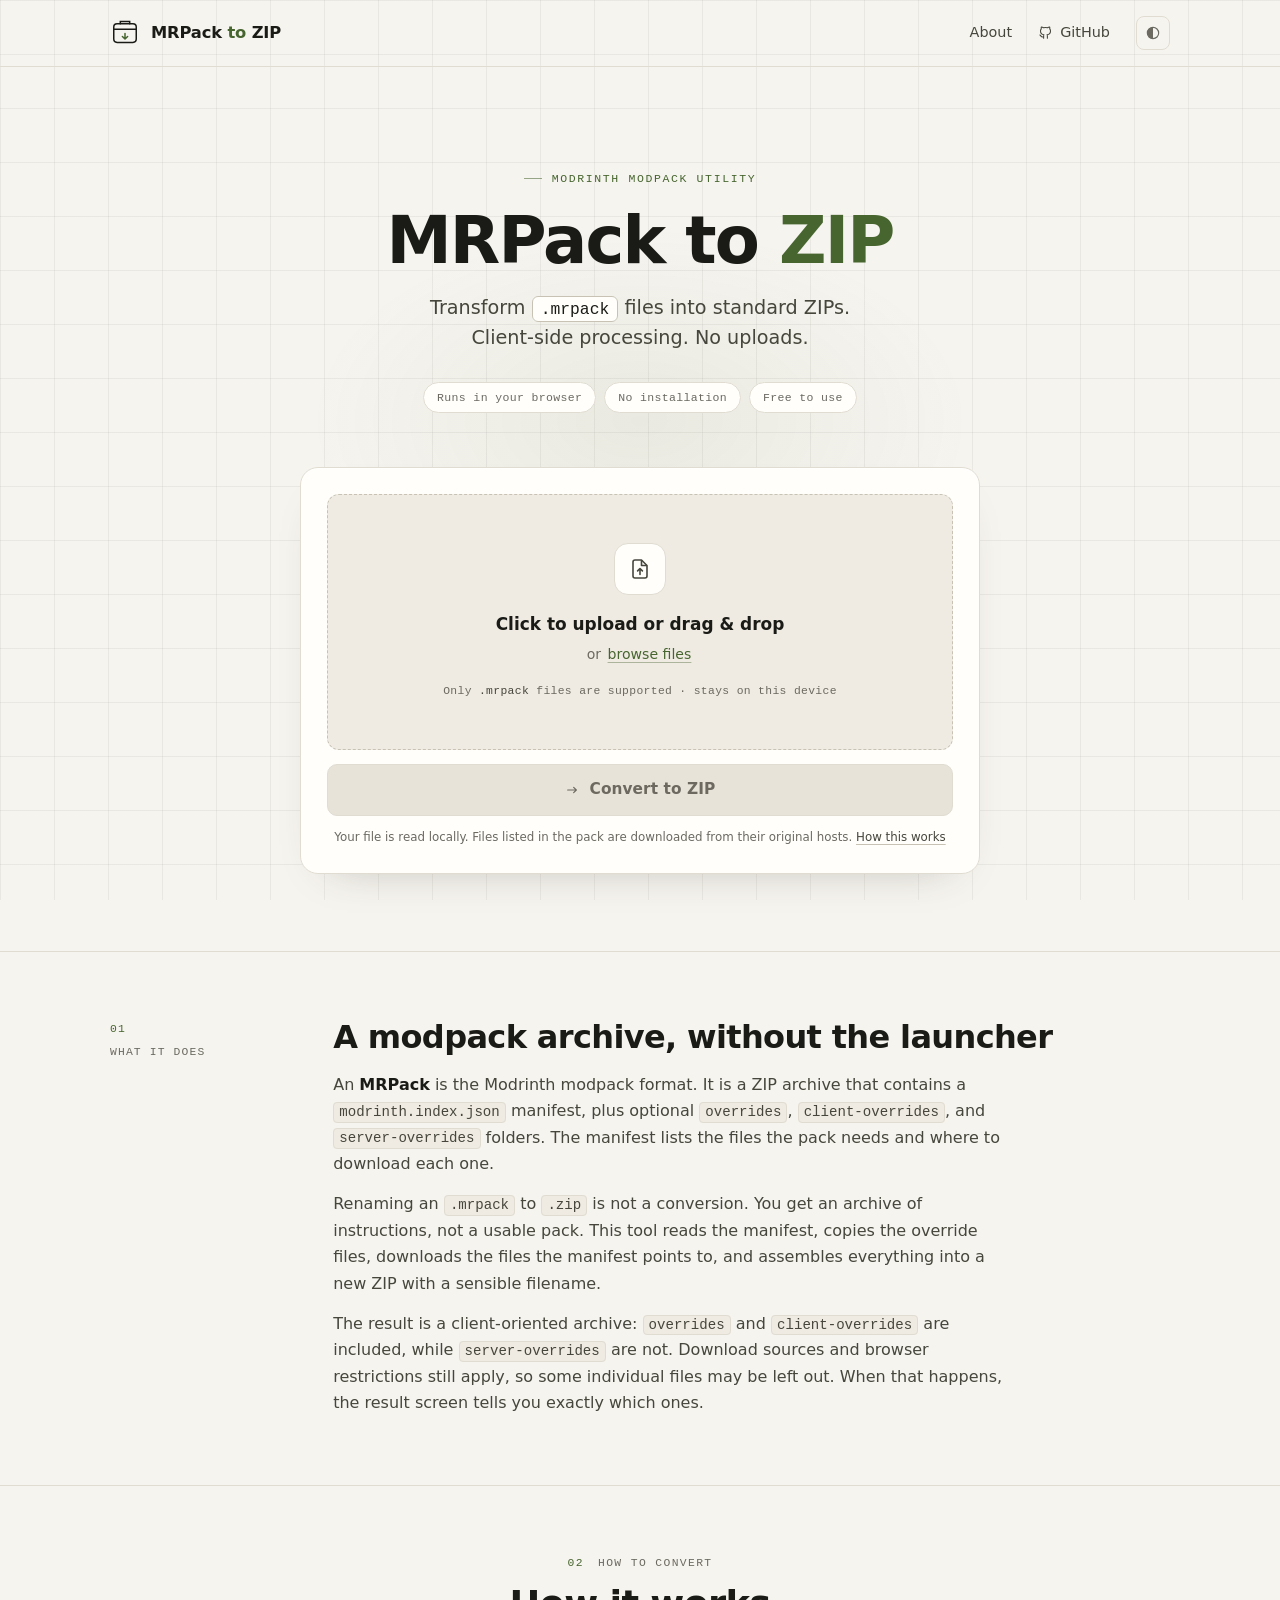
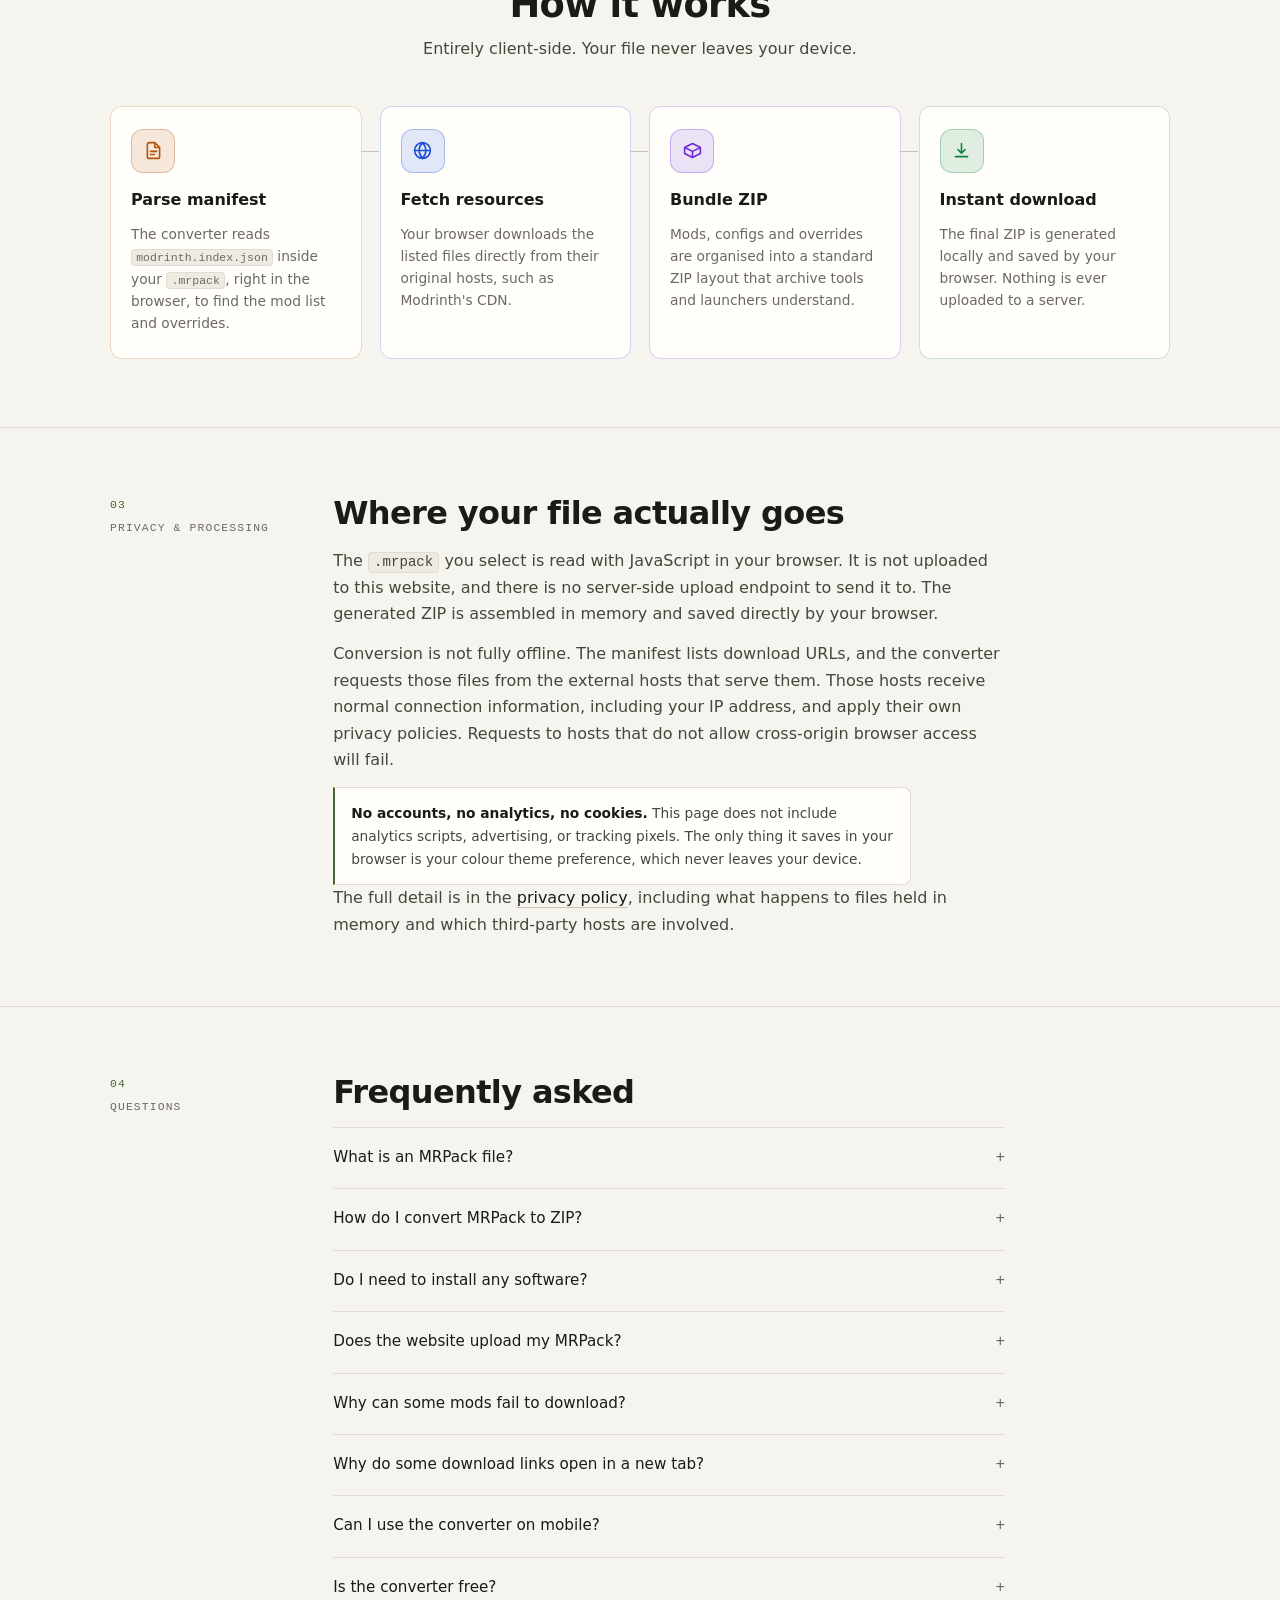
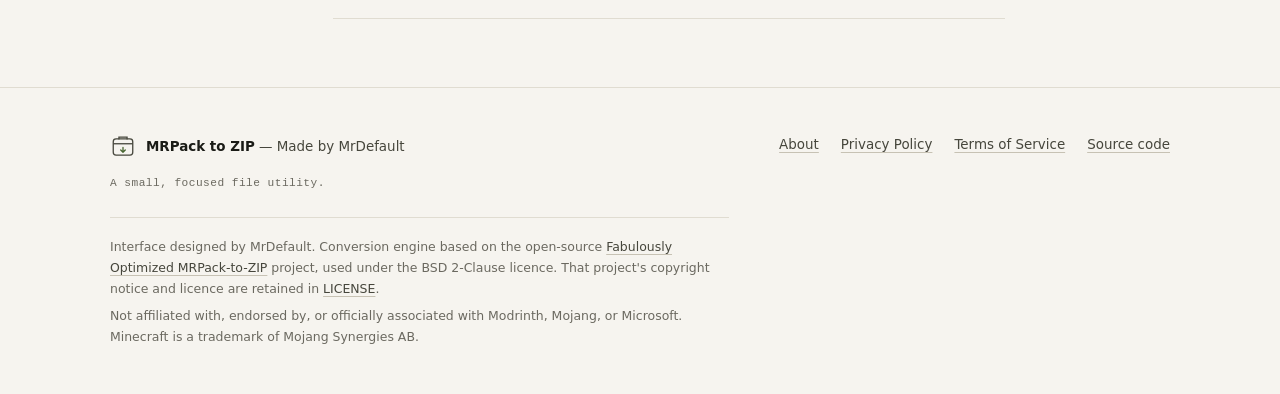
==== commit 56c1731d: "Redesign the UI around the reference mock with scroll animations Restyle the site to the near-black " ====
--- a/index.html
+++ b/index.html
@@ -7,12 +7,13 @@
 	<title>MRPack to ZIP Converter — Convert Modrinth Packs | MrDefault</title>
 	<meta name="description" content="Convert a Modrinth .mrpack into a plain ZIP archive in your browser. Free, no installation, no account. Your modpack file is never uploaded to a server.">
 	<meta name="author" content="MrDefault">
-	<meta name="theme-color" content="#121310">
+	<meta name="theme-color" content="#0a0a0b">
 	<meta name="color-scheme" content="dark light">
 
 	<!-- Sets the colour theme before the first paint, so the page never flashes
 	     the wrong palette. Preference is stored locally; see privacy.html. -->
 	<script src="assets/js/theme.js"></script>
+	<script src="assets/js/reveal.js"></script>
 
 	<link rel="canonical" href="https://mrpack-to-zip.vercel.app/">
 	<link rel="icon" href="assets/img/favicon.svg" type="image/svg+xml">
@@ -111,8 +112,8 @@
 				<p class="eyebrow">Modrinth modpack utility</p>
 				<h1>MRPack to <span class="hero-mark">ZIP</span></h1>
 				<p class="hero-lede">
-					Turn a Modrinth modpack into a plain ZIP archive you can open, inspect,
-					or install by hand. The pack is processed on your computer.
+					Transform <code>.mrpack</code> files into standard ZIPs.<br>
+					Client-side processing. No uploads.
 				</p>
 				<p class="hero-notes">
 					<span>Runs in your browser</span>
@@ -122,19 +123,17 @@
 			</div>
 
 			<div class="converter" id="converter">
-				<div class="converter-head">
-					<h2>Convert a pack</h2>
-					<span class="mono">Local · .mrpack</span>
-				</div>
-
 				<div class="dropzone" id="dropzone">
-					<svg class="dropzone-icon" viewBox="0 0 24 24" fill="none" stroke="currentColor" stroke-width="1.5" aria-hidden="true">
-						<path d="M12 15.5V4.5m0 0L7.5 9M12 4.5 16.5 9" stroke-linecap="round" stroke-linejoin="round"/>
-						<path d="M4 16v2.5a2 2 0 0 0 2 2h12a2 2 0 0 0 2-2V16" stroke-linecap="round"/>
-					</svg>
-					<p class="dz-title" id="dropzone-title">Drop your MRPack file here</p>
+					<span class="dz-badge" aria-hidden="true">
+						<svg class="dropzone-icon" viewBox="0 0 24 24" fill="none" stroke="currentColor" stroke-width="1.6" aria-hidden="true">
+							<path d="M13.5 3H7a2 2 0 0 0-2 2v14a2 2 0 0 0 2 2h10a2 2 0 0 0 2-2V8.5z" stroke-linejoin="round"/>
+							<path d="M13.5 3v5.5H19" stroke-linejoin="round"/>
+							<path d="M12 17.5v-6m0 0-2.4 2.4M12 11.5l2.4 2.4" stroke-linecap="round" stroke-linejoin="round"/>
+						</svg>
+					</span>
+					<p class="dz-title" id="dropzone-title">Click to upload or drag &amp; drop</p>
 					<p class="dz-sub">or <button type="button" class="textbutton" id="browse-button">browse files</button></p>
-					<p class="dz-note">Only <strong>.mrpack</strong> files · stays on this device</p>
+					<p class="dz-note">Only <strong>.mrpack</strong> files are supported · stays on this device</p>
 
 					<!-- Hidden input, driven by the drop zone and the browse button, which
 					     is the accessible control in the tab order. -->
@@ -254,7 +253,7 @@
 	</section>
 
 	<section class="section" id="about">
-		<div class="container section-grid">
+		<div class="container section-grid" data-reveal>
 			<p class="section-aside"><span class="index">01</span><span>What it does</span></p>
 			<div class="section-body">
 				<h2>A modpack archive, without the launcher</h2>
@@ -281,31 +280,61 @@
 		</div>
 	</section>
 
-	<section class="section" id="how-to">
-		<div class="container section-grid">
-			<p class="section-aside"><span class="index">02</span><span>How to convert</span></p>
-			<div class="section-body">
-				<h2>Three steps, one file</h2>
-				<ol class="steps">
-					<li>
-						<span class="step-title">Select your MRPack file</span>
-						<span class="step-text">Drop it onto the converter or browse for it. The archive and its manifest are checked before anything is downloaded.</span>
-					</li>
-					<li>
-						<span class="step-title">Start the conversion</span>
-						<span class="step-text">The converter reads the manifest and downloads the listed files from their original hosts. Progress is measured in bytes.</span>
-					</li>
-					<li>
-						<span class="step-title">Download the ZIP</span>
-						<span class="step-text">The ZIP is generated in memory and saved with the pack's name and version. Warnings appear if any files were skipped.</span>
-					</li>
-				</ol>
-			</div>
+	<section class="section section-steps" id="how-to">
+		<div class="container">
+			<header class="section-head" data-reveal>
+				<p class="section-kicker"><span class="index">02</span> How to convert</p>
+				<h2>How it works</h2>
+				<p class="section-sub">Entirely client-side. Your file never leaves your device.</p>
+			</header>
+			<ol class="steps">
+				<li class="step-card step-parse" data-reveal style="--reveal-delay: 0ms">
+					<span class="step-badge" aria-hidden="true">
+						<svg viewBox="0 0 24 24" fill="none" stroke="currentColor" stroke-width="1.8">
+							<path d="M13.5 3H7a2 2 0 0 0-2 2v14a2 2 0 0 0 2 2h10a2 2 0 0 0 2-2V8.5z" stroke-linejoin="round"/>
+							<path d="M13.5 3v5.5H19" stroke-linejoin="round"/>
+							<path d="M8.5 13h7M8.5 16.5h4.5" stroke-linecap="round"/>
+						</svg>
+					</span>
+					<span class="step-title">Parse manifest</span>
+					<span class="step-text">The converter reads <code>modrinth.index.json</code> inside your <code>.mrpack</code>, right in the browser, to find the mod list and overrides.</span>
+				</li>
+				<li class="step-card step-fetch" data-reveal style="--reveal-delay: 90ms">
+					<span class="step-badge" aria-hidden="true">
+						<svg viewBox="0 0 24 24" fill="none" stroke="currentColor" stroke-width="1.8">
+							<circle cx="12" cy="12" r="9"/>
+							<path d="M3 12h18M12 3c2.5 2.6 3.8 5.7 3.8 9S14.5 18.4 12 21c-2.5-2.6-3.8-5.7-3.8-9S9.5 5.6 12 3z"/>
+						</svg>
+					</span>
+					<span class="step-title">Fetch resources</span>
+					<span class="step-text">Your browser downloads the listed files directly from their original hosts, such as Modrinth's CDN.</span>
+				</li>
+				<li class="step-card step-bundle" data-reveal style="--reveal-delay: 180ms">
+					<span class="step-badge" aria-hidden="true">
+						<svg viewBox="0 0 24 24" fill="none" stroke="currentColor" stroke-width="1.8">
+							<path d="M21 8.5 12 4 3 8.5v7L12 20l9-4.5z" stroke-linejoin="round"/>
+							<path d="M3 8.5 12 13l9-4.5M12 13v7" stroke-linejoin="round"/>
+						</svg>
+					</span>
+					<span class="step-title">Bundle ZIP</span>
+					<span class="step-text">Mods, configs and overrides are organised into a standard ZIP layout that archive tools and launchers understand.</span>
+				</li>
+				<li class="step-card step-download" data-reveal style="--reveal-delay: 270ms">
+					<span class="step-badge" aria-hidden="true">
+						<svg viewBox="0 0 24 24" fill="none" stroke="currentColor" stroke-width="1.8">
+							<path d="M12 4v11m0 0 4-4m-4 4-4-4" stroke-linecap="round" stroke-linejoin="round"/>
+							<path d="M5 19h14" stroke-linecap="round"/>
+						</svg>
+					</span>
+					<span class="step-title">Instant download</span>
+					<span class="step-text">The final ZIP is generated locally and saved by your browser. Nothing is ever uploaded to a server.</span>
+				</li>
+			</ol>
 		</div>
 	</section>
 
 	<section class="section" id="privacy">
-		<div class="container section-grid">
+		<div class="container section-grid" data-reveal>
 			<p class="section-aside"><span class="index">03</span><span>Privacy &amp; processing</span></p>
 			<div class="section-body">
 				<h2>Where your file actually goes</h2>
@@ -334,7 +363,7 @@
 	</section>
 
 	<section class="section" id="faq">
-		<div class="container section-grid">
+		<div class="container section-grid" data-reveal>
 			<p class="section-aside"><span class="index">04</span><span>Questions</span></p>
 			<div class="section-body">
 				<h2>Frequently asked</h2>
--- a/assets/css/site.css
+++ b/assets/css/site.css
@@ -11,15 +11,16 @@
 :root {
   color-scheme: dark;
 
-  --bg: #121310;
-  --bg-raised: #181914;
-  --bg-inset: #0d0e0b;
-  --surface-hover: #0f110d;
-  --line: #292a23;
-  --line-strong: #3b3c32;
-  --ink: #eae7dd;
-  --ink-soft: #bcb9ad;
-  --ink-muted: #918e82;
+  --bg: #0a0a0b;
+  --bg-raised: #121214;
+  --bg-inset: #0e0e10;
+  --surface-hover: #17171a;
+  --line: #232326;
+  --line-strong: #35353a;
+  --ink: #f1f1ef;
+  --ink-soft: #c3c3bf;
+  --ink-muted: #8e8e89;
+  --grid: rgba(255, 255, 255, 0.032);
   --accent: #b9d79f;
   --accent-bright: #cbe7b3;
   --accent-ink: #15200e;
@@ -34,12 +35,19 @@
   --disabled-bg: #262720;
   --disabled-ink: #777468;
   --panel-highlight: rgba(255, 255, 255, 0.025);
-  --panel-shadow: 0 20px 50px -34px rgba(0, 0, 0, 0.9);
-  --radius-sm: 6px;
-  --radius: 10px;
-  --radius-lg: 14px;
-
-  --font-display: "Iowan Old Style", "Palatino Linotype", Palatino, "Book Antiqua", Georgia, serif;
+  --panel-shadow: 0 24px 60px -38px rgba(0, 0, 0, 0.95);
+
+  /* "How it works" step accents, as RGB triplets for tinted backgrounds. */
+  --step-orange: 249, 115, 22;
+  --step-blue: 96, 165, 250;
+  --step-purple: 192, 132, 252;
+  --step-green: 74, 222, 128;
+  --radius-sm: 8px;
+  --radius: 12px;
+  --radius-lg: 18px;
+
+  /* Display type is a heavy system grotesque, like the reference design. */
+  --font-display: "Segoe UI Variable Display", "Segoe UI", system-ui, -apple-system, "Helvetica Neue", Arial, sans-serif;
   --font-body: system-ui, -apple-system, "Segoe UI", Roboto, "Helvetica Neue", Arial, sans-serif;
   --font-mono: ui-monospace, "Cascadia Mono", "SF Mono", Menlo, Consolas, "Liberation Mono", monospace;
 
@@ -73,11 +81,18 @@
   --danger-rgb: 161, 52, 41;
   --accent-tint: rgba(71, 101, 47, 0.06);
   --danger-tint: rgba(161, 52, 41, 0.055);
+  --grid: rgba(26, 27, 22, 0.055);
   --track: #ddd8cc;
   --disabled-bg: #e7e3d8;
   --disabled-ink: #6d6960;
   --panel-highlight: rgba(255, 255, 255, 0.85);
   --panel-shadow: 0 18px 44px -32px rgba(58, 52, 36, 0.4);
+
+  /* Same accents, darkened so icons stay legible on paper. */
+  --step-orange: 180, 83, 9;
+  --step-blue: 29, 78, 216;
+  --step-purple: 109, 40, 217;
+  --step-green: 21, 128, 61;
 }
 
 /* --- Base ----------------------------------------------------------------- */
@@ -103,6 +118,30 @@
   line-height: 1.65;
   -webkit-font-smoothing: antialiased;
   text-rendering: optimizeLegibility;
+  /* The hero glow is wider than the column; clip keeps it from creating a
+     horizontal scrollbar. clip (not hidden) leaves position: sticky intact. */
+  overflow-x: clip;
+}
+
+/* A faint engineering grid sits behind everything, like the reference design.
+   Fixed, so it stays still while the content scrolls over it. */
+body::before {
+  content: "";
+  position: fixed;
+  inset: 0;
+  background-image:
+    linear-gradient(var(--grid) 1px, transparent 1px),
+    linear-gradient(90deg, var(--grid) 1px, transparent 1px);
+  background-size: 54px 54px;
+  pointer-events: none;
+  z-index: 0;
+}
+
+.site-header,
+main,
+.site-footer {
+  position: relative;
+  z-index: 1;
 }
 
 ::selection {
@@ -114,19 +153,22 @@
 h2,
 h3 {
   font-family: var(--font-display);
-  font-weight: 400;
+  font-weight: 700;
   line-height: 1.12;
-  letter-spacing: -0.012em;
+  letter-spacing: -0.02em;
   margin: 0;
   text-wrap: balance;
 }
 
 h1 {
-  font-size: clamp(2.5rem, 5.4vw, 3.6rem);
+  font-size: clamp(2.6rem, 6.4vw, 4.1rem);
+  font-weight: 800;
+  line-height: 1.04;
+  letter-spacing: -0.028em;
 }
 
 h2 {
-  font-size: clamp(1.45rem, 2.3vw, 1.85rem);
+  font-size: clamp(1.5rem, 2.6vw, 2rem);
 }
 
 h3 {
@@ -242,6 +284,11 @@
   gap: 10px;
 }
 
+/* The hero eyebrow sits centred above the headline. */
+.hero .eyebrow {
+  justify-content: center;
+}
+
 .eyebrow::before {
   content: "";
   width: 18px;
@@ -302,7 +349,7 @@
 .wordmark-sub {
   font-family: var(--font-display);
   font-size: 1.02rem;
-  font-weight: 400;
+  font-weight: 600;
   color: var(--ink);
 }
 
@@ -387,21 +434,39 @@
 /* --- Hero ----------------------------------------------------------------- */
 
 .hero {
-  padding-block: clamp(44px, 6.4vw, 86px) clamp(40px, 5vw, 64px);
+  position: relative;
+  padding-block: clamp(56px, 8vw, 104px) clamp(48px, 6vw, 84px);
+}
+
+/* A soft accent glow behind the card, centred under the headline. */
+.hero::after {
+  content: "";
+  position: absolute;
+  left: 50%;
+  top: 40%;
+  width: min(920px, 130%);
+  aspect-ratio: 1.7;
+  transform: translate(-50%, -50%);
+  background: radial-gradient(closest-side, rgba(var(--accent-rgb), 0.07), transparent 72%);
+  pointer-events: none;
+  z-index: 0;
 }
 
 .hero-grid {
+  position: relative;
+  z-index: 1;
   display: grid;
-  gap: clamp(34px, 5vw, 68px);
-  align-items: start;
+  gap: clamp(34px, 5vw, 54px);
+  justify-items: center;
 }
 
 .hero-copy {
-  max-width: 46ch;
+  max-width: 640px;
+  text-align: center;
 }
 
 .hero h1 {
-  margin-block: 18px 16px;
+  margin-block: 18px 18px;
 }
 
 .hero h1 .hero-mark {
@@ -410,20 +475,31 @@
 
 .hero-lede {
   color: var(--ink-soft);
-  font-size: clamp(1.02rem, 1.3vw, 1.12rem);
-  max-width: 44ch;
+  font-size: clamp(1.02rem, 1.5vw, 1.22rem);
+  line-height: 1.6;
+  max-width: none;
+}
+
+.hero-lede code {
+  font-size: 0.85em;
+  background: var(--bg-raised);
+  border-color: var(--line-strong);
+  border-radius: 6px;
+  padding: 0.16em 0.5em;
+  color: var(--ink);
 }
 
 .hero-notes {
   display: flex;
   flex-wrap: wrap;
+  justify-content: center;
   align-items: center;
-  gap: 8px 0;
-  margin-top: 26px;
-  padding-top: 18px;
-  border-top: 1px solid var(--line);
+  gap: 8px;
+  margin-top: 28px;
+  padding-top: 0;
+  border-top: 0;
   font-family: var(--font-mono);
-  font-size: 0.74rem;
+  font-size: 0.72rem;
   letter-spacing: 0.03em;
   color: var(--ink-muted);
 }
@@ -431,54 +507,80 @@
 .hero-notes span {
   display: inline-flex;
   align-items: center;
+  border: 1px solid var(--line);
+  background: var(--bg-raised);
+  border-radius: 999px;
+  padding: 5px 13px;
+  transition: border-color 0.2s var(--ease), color 0.2s var(--ease);
+}
+
+.hero-notes span:hover {
+  border-color: var(--line-strong);
+  color: var(--ink-soft);
 }
 
 .hero-notes span + span::before {
-  content: "";
-  width: 3px;
-  height: 3px;
-  border-radius: 50%;
-  background: var(--line-strong);
-  margin-inline: 11px;
+  content: none;
+  margin: 0;
 }
 
 .hero-notes .note-accent {
   color: var(--accent);
 }
 
+/* Entrance animation for the hero. Pure CSS, so it runs without JavaScript
+   and the reduced-motion block below shortens it to nothing. */
+@keyframes rise-in {
+  from {
+    opacity: 0;
+    transform: translateY(22px);
+  }
+  to {
+    opacity: 1;
+    transform: none;
+  }
+}
+
+.hero .eyebrow,
+.hero h1,
+.hero-lede,
+.hero-notes,
+.hero .converter {
+  animation: rise-in 0.75s var(--ease) both;
+}
+
+.hero h1 {
+  animation-delay: 0.07s;
+}
+
+.hero-lede {
+  animation-delay: 0.14s;
+}
+
+.hero-notes {
+  animation-delay: 0.21s;
+}
+
+.hero .converter {
+  animation-delay: 0.28s;
+}
+
 /* --- Converter panel ------------------------------------------------------ */
 
 .converter {
+  width: 100%;
+  max-width: 680px;
+  margin-inline: auto;
   background: var(--bg-raised);
   border: 1px solid var(--line);
   border-radius: var(--radius-lg);
-  padding: clamp(16px, 2.4vw, 24px);
+  padding: clamp(16px, 2.6vw, 26px);
   box-shadow: inset 0 1px 0 var(--panel-highlight), var(--panel-shadow);
-}
-
-.converter-head {
-  display: flex;
-  align-items: baseline;
-  justify-content: space-between;
-  gap: 12px;
-  padding-bottom: 14px;
-  margin-bottom: 16px;
-  border-bottom: 1px solid var(--line);
-}
-
-.converter-head h2 {
-  font-family: var(--font-body);
-  font-size: 0.82rem;
-  font-weight: 600;
-  letter-spacing: 0.1em;
-  text-transform: uppercase;
-  color: var(--ink-soft);
-}
-
-.converter-head .mono {
-  font-size: 0.7rem;
-  letter-spacing: 0.1em;
-  text-transform: uppercase;
+  transition: border-color 0.25s var(--ease), box-shadow 0.25s var(--ease);
+}
+
+.converter:hover {
+  border-color: var(--line-strong);
 }
 
 /* Drop zone */
@@ -491,9 +593,9 @@
   justify-content: center;
   text-align: center;
   gap: 6px;
-  padding: clamp(26px, 4vw, 42px) 18px;
+  padding: clamp(30px, 5vw, 48px) 18px;
   background: var(--bg-inset);
-  border: 1px dashed var(--line-strong);
+  border: 1.5px dashed var(--line-strong);
   border-radius: var(--radius);
   cursor: pointer;
   transition: border-color 0.18s var(--ease), background-color 0.18s var(--ease);
@@ -510,16 +612,35 @@
   background: var(--accent-tint);
 }
 
+/* The icon lives in a small raised badge, like the reference design. */
+.dz-badge {
+  display: grid;
+  place-items: center;
+  width: 52px;
+  height: 52px;
+  border-radius: 14px;
+  background: var(--bg-raised);
+  border: 1px solid var(--line);
+  color: var(--ink-soft);
+  margin-bottom: 12px;
+  transition: transform 0.25s var(--ease), border-color 0.25s var(--ease), color 0.25s var(--ease);
+}
+
+.dropzone:hover .dz-badge,
+.dropzone.is-dragover .dz-badge {
+  transform: translateY(-2px);
+  border-color: rgba(var(--accent-rgb), 0.5);
+  color: var(--accent);
+}
+
 .dropzone-icon {
-  width: 30px;
-  height: 30px;
-  color: var(--accent);
-  margin-bottom: 8px;
+  width: 24px;
+  height: 24px;
 }
 
 .dz-title {
-  font-size: 1rem;
-  font-weight: 500;
+  font-size: 1.06rem;
+  font-weight: 700;
   color: var(--ink);
   line-height: 1.4;
 }
@@ -713,22 +834,23 @@
   align-items: center;
   justify-content: center;
   gap: 9px;
-  min-height: 48px;
+  min-height: 52px;
   margin-top: 14px;
   padding: 12px 20px;
   border: 1px solid transparent;
-  border-radius: 8px;
+  border-radius: 10px;
   background: var(--accent);
   color: var(--accent-ink);
-  font-size: 0.94rem;
-  font-weight: 600;
+  font-size: 0.96rem;
+  font-weight: 700;
   letter-spacing: 0.005em;
   cursor: pointer;
-  transition: background-color 0.16s var(--ease), transform 0.16s var(--ease);
+  transition: background-color 0.16s var(--ease), transform 0.16s var(--ease), box-shadow 0.2s var(--ease);
 }
 
 .button-primary:hover:not(:disabled) {
   background: var(--accent-bright);
+  box-shadow: 0 8px 26px -14px rgba(var(--accent-rgb), 0.6);
 }
 
 .button-primary:active:not(:disabled) {
@@ -841,6 +963,7 @@
 
 .status-panel.is-active {
   display: block;
+  animation: rise-in 0.4s var(--ease) both;
 }
 
 .status-head {
@@ -924,6 +1047,7 @@
 
 .result.is-visible {
   display: block;
+  animation: rise-in 0.4s var(--ease) both;
 }
 
 .result-success {
@@ -1119,50 +1243,120 @@
   color: var(--ink);
 }
 
+/* --- How it works --------------------------------------------------------- */
+
+.section-head {
+  text-align: center;
+  max-width: 640px;
+  margin-inline: auto;
+}
+
+.section-kicker {
+  font-family: var(--font-mono);
+  font-size: 0.71rem;
+  letter-spacing: 0.12em;
+  text-transform: uppercase;
+  color: var(--ink-muted);
+}
+
+.section-kicker .index {
+  color: var(--accent);
+  margin-right: 6px;
+}
+
+.section-head h2 {
+  margin-top: 12px;
+  font-size: clamp(1.7rem, 3.4vw, 2.3rem);
+}
+
+.section-sub {
+  margin-top: 10px;
+  color: var(--ink-soft);
+  font-size: 1rem;
+}
+
 /* Steps */
 
 .steps {
   list-style: none;
-  counter-reset: step;
-  margin: 24px 0 0;
+  margin: clamp(30px, 4vw, 44px) 0 0;
   padding: 0;
   display: grid;
-  gap: 0;
-}
-
-.steps li {
-  counter-increment: step;
+  gap: 16px;
+}
+
+.step-card {
+  position: relative;
+  display: flex;
+  flex-direction: column;
+  align-items: flex-start;
+  gap: 10px;
+  padding: 22px 20px 24px;
+  background: var(--bg-raised);
+  border: 1px solid rgba(var(--step), 0.22);
+  border-radius: var(--radius);
+  transition: transform 0.25s var(--ease), border-color 0.25s var(--ease), background-color 0.25s var(--ease), box-shadow 0.25s var(--ease);
+}
+
+.step-card:hover {
+  transform: translateY(-3px);
+  border-color: rgba(var(--step), 0.5);
+  background: var(--surface-hover);
+  box-shadow: 0 18px 36px -26px rgba(var(--step), 0.45);
+}
+
+.step-parse {
+  --step: var(--step-orange);
+}
+
+.step-fetch {
+  --step: var(--step-blue);
+}
+
+.step-bundle {
+  --step: var(--step-purple);
+}
+
+.step-download {
+  --step: var(--step-green);
+}
+
+.step-badge {
   display: grid;
-  grid-template-columns: 46px minmax(0, 1fr);
-  gap: 6px 16px;
-  padding: 18px 0;
-  border-top: 1px solid var(--line);
-}
-
-.steps li:last-child {
-  border-bottom: 1px solid var(--line);
-}
-
-.steps li::before {
-  content: "0" counter(step);
-  font-family: var(--font-mono);
-  font-size: 0.74rem;
-  letter-spacing: 0.04em;
-  color: var(--accent);
-  padding-top: 3px;
+  place-items: center;
+  width: 44px;
+  height: 44px;
+  border-radius: 12px;
+  background: rgba(var(--step), 0.13);
+  border: 1px solid rgba(var(--step), 0.3);
+  color: rgb(var(--step));
+  margin-bottom: 4px;
+  transition: transform 0.25s var(--ease);
+}
+
+.step-card:hover .step-badge {
+  transform: scale(1.06);
+}
+
+.step-badge svg {
+  width: 21px;
+  height: 21px;
 }
 
 .step-title {
-  font-weight: 600;
-  font-size: 0.95rem;
+  font-weight: 700;
+  font-size: 1rem;
   color: var(--ink);
 }
 
 .step-text {
-  grid-column: 2;
-  font-size: 0.88rem;
+  font-size: 0.86rem;
+  line-height: 1.6;
   color: var(--ink-muted);
-  max-width: 54ch;
+}
+
+.step-text code {
+  font-size: 0.84em;
 }
 
 /* Privacy callout */
@@ -1242,6 +1436,24 @@
 
 .faq .faq-answer p + p {
   margin-top: 10px;
+}
+
+/* --- Scroll reveals ------------------------------------------------------- */
+
+/* Elements marked data-reveal start hidden only when JavaScript is confirmed
+   (html.js is set by reveal.js in <head>), so no-JS visitors always see the
+   page. With reduced motion, reveal.js shows everything immediately. */
+
+.js [data-reveal] {
+  opacity: 0;
+  transform: translateY(22px);
+}
+
+.js [data-reveal].is-in {
+  opacity: 1;
+  transform: none;
+  transition: opacity 0.7s var(--ease), transform 0.7s var(--ease);
+  transition-delay: var(--reveal-delay, 0ms);
 }
 
 /* --- Footer --------------------------------------------------------------- */
@@ -1407,15 +1619,6 @@
 /* --- Responsive ----------------------------------------------------------- */
 
 @media (min-width: 880px) {
-  .hero-grid {
-    grid-template-columns: minmax(0, 0.9fr) minmax(0, 1.1fr);
-    align-items: center;
-  }
-
-  .converter {
-    position: relative;
-  }
-
   .section-grid {
     grid-template-columns: 172px minmax(0, 1fr);
     gap: clamp(24px, 4vw, 56px);
@@ -1431,24 +1634,26 @@
   }
 
   .steps {
-    grid-template-columns: repeat(3, minmax(0, 1fr));
-    gap: 0 clamp(18px, 3vw, 34px);
-  }
-
-  .steps li {
-    grid-template-columns: minmax(0, 1fr);
-    padding: 20px 0 22px;
-    align-content: start;
-    border-bottom: 1px solid var(--line);
-  }
-
-  .steps li::before {
-    padding-top: 0;
-    margin-bottom: 8px;
-  }
-
-  .step-text {
-    grid-column: 1;
+    grid-template-columns: repeat(4, minmax(0, 1fr));
+    gap: 18px;
+  }
+
+  /* Thin connector lines between the cards, at badge height. */
+  .step-card:not(:last-child)::after {
+    content: "";
+    position: absolute;
+    top: 44px;
+    left: 100%;
+    width: 18px;
+    height: 1px;
+    background: var(--line-strong);
+  }
+}
+
+@media (min-width: 560px) and (max-width: 879px) {
+  .steps {
+    grid-template-columns: repeat(2, minmax(0, 1fr));
+    gap: 16px;
   }
 }
 
@@ -1461,10 +1666,6 @@
   .section-aside span:last-child {
     color: var(--ink-soft);
   }
-
-  .hero-copy {
-    max-width: 60ch;
-  }
 }
 
 @media (max-width: 560px) {
@@ -1495,11 +1696,11 @@
   }
 
   .hero {
-    padding-block: 34px 32px;
+    padding-block: 40px 36px;
   }
 
   .hero-notes {
-    gap: 6px 16px;
+    gap: 8px;
     font-size: 0.68rem;
   }
 
@@ -1553,6 +1754,19 @@
     transition-duration: 0.001ms !important;
   }
 
+  /* Reveals and lifts are motion; with reduced motion everything is simply
+     present, immediately. */
+  .js [data-reveal] {
+    opacity: 1;
+    transform: none;
+  }
+
+  .step-card:hover,
+  .dropzone:hover .dz-badge,
+  .dropzone.is-dragover .dz-badge {
+    transform: none;
+  }
+
   .spinner {
     border-top-color: var(--accent);
   }
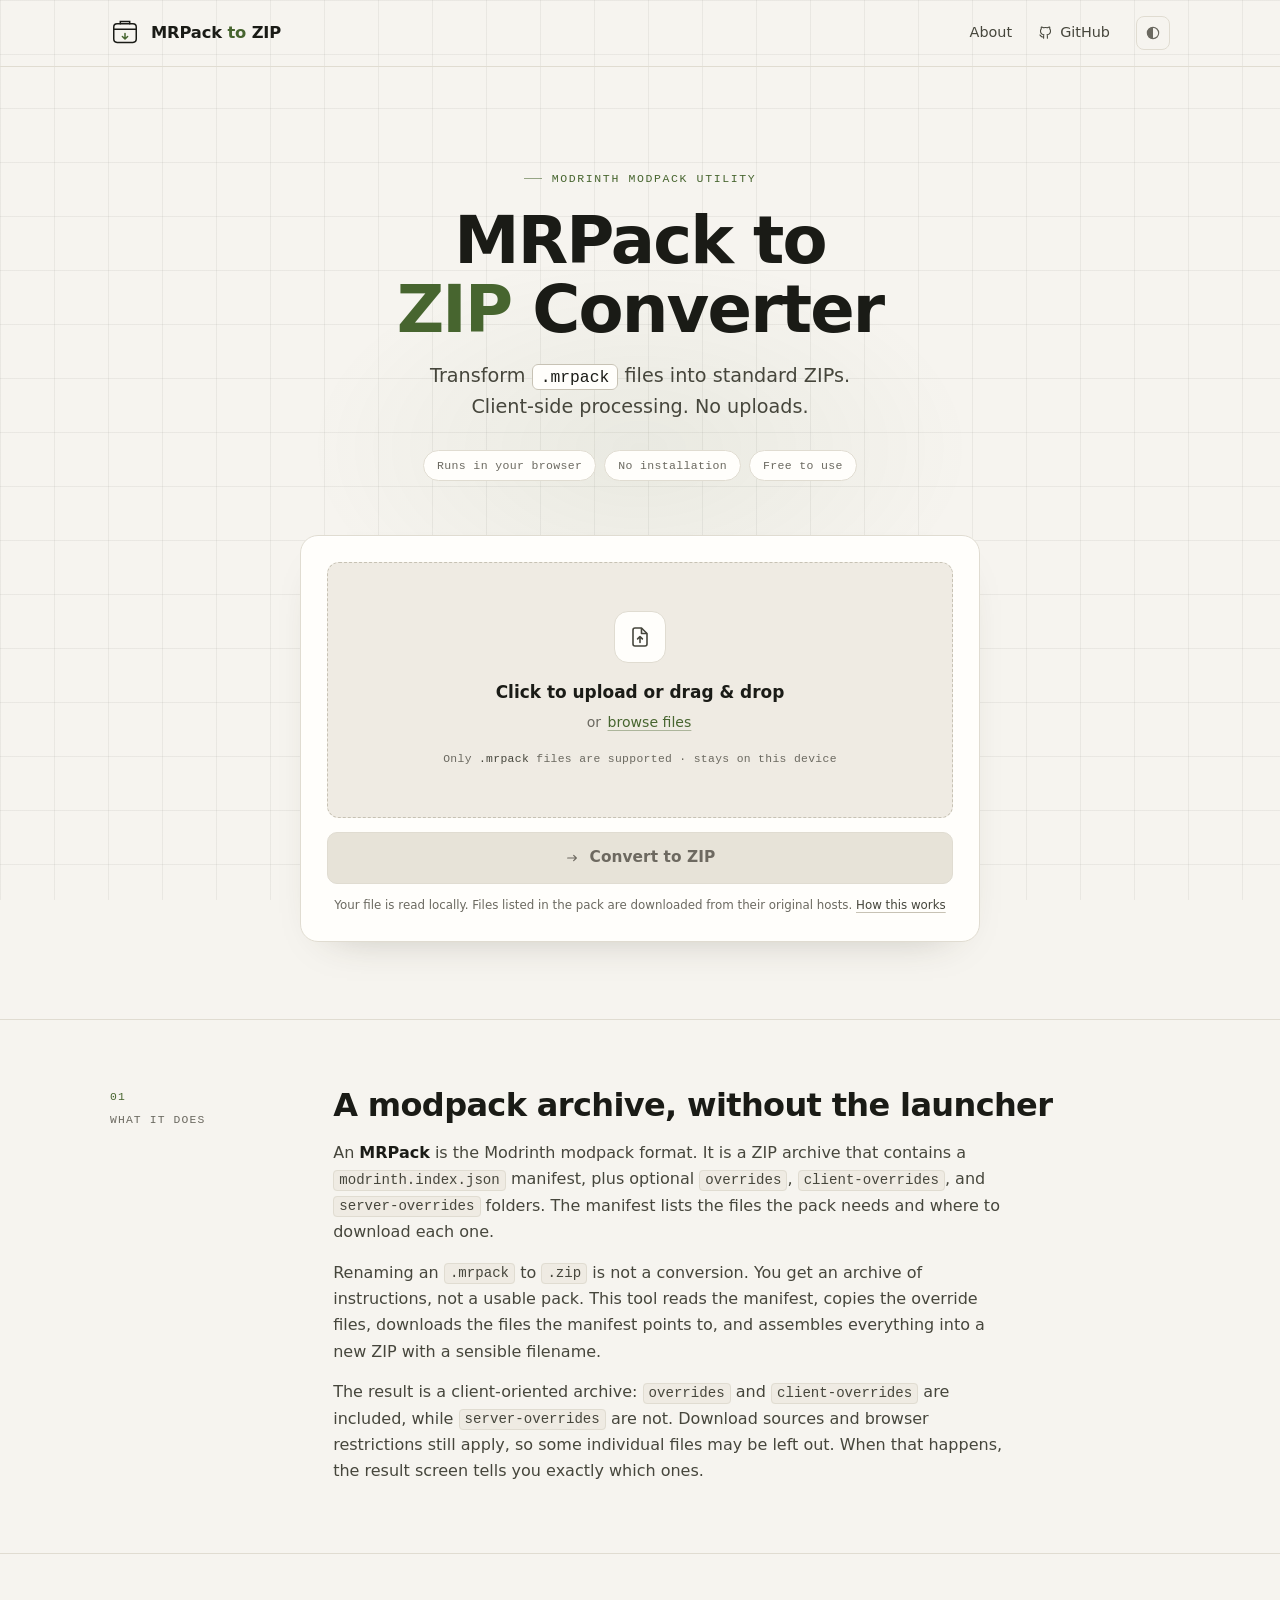
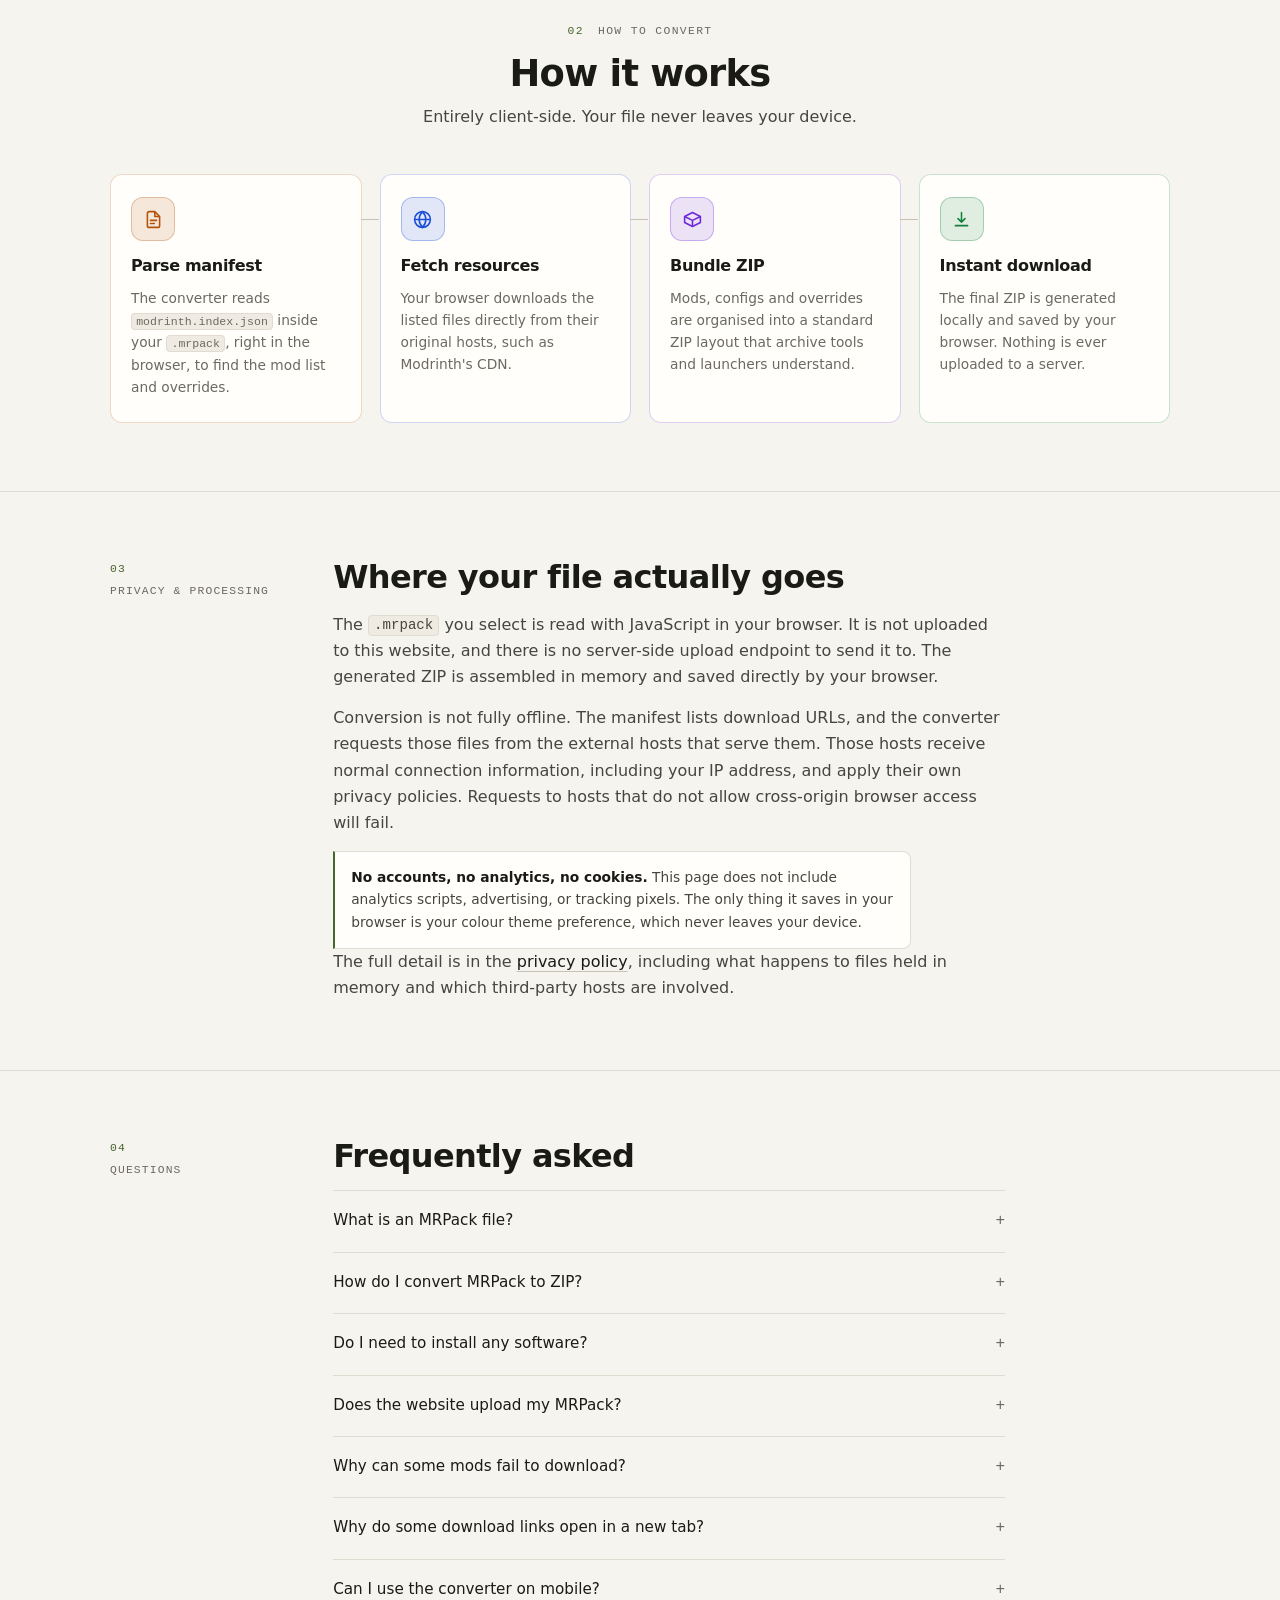
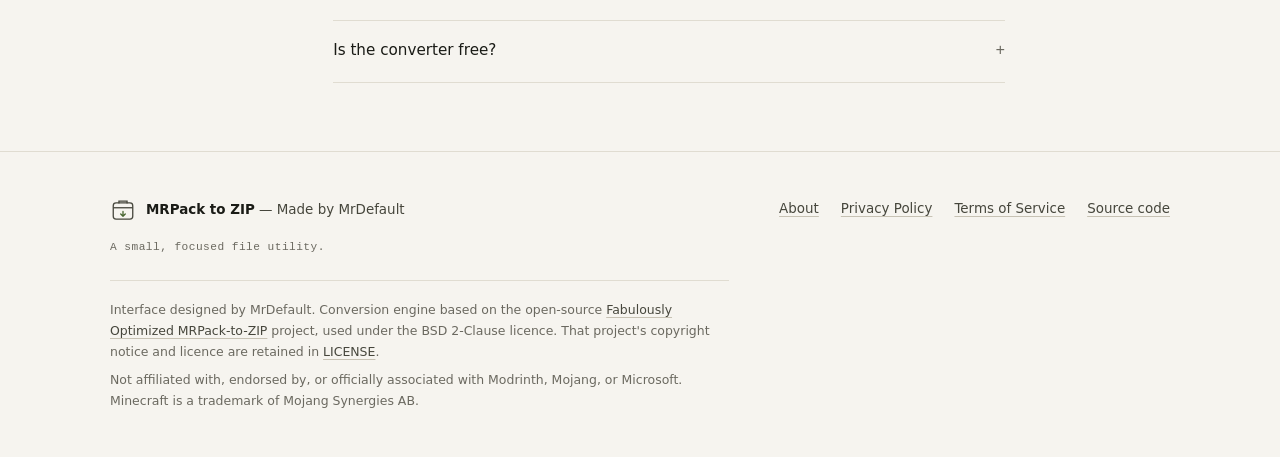
==== commit ffd6ab9f: "Optimize all pages for Google search Target the queries people actually run for this tool (mrpack to" ====
--- a/index.html
+++ b/index.html
@@ -4,9 +4,11 @@
 	<meta charset="utf-8">
 	<meta name="viewport" content="width=device-width, initial-scale=1">
 
-	<title>MRPack to ZIP Converter — Convert Modrinth Packs | MrDefault</title>
-	<meta name="description" content="Convert a Modrinth .mrpack into a plain ZIP archive in your browser. Free, no installation, no account. Your modpack file is never uploaded to a server.">
+	<title>MRPack to ZIP Converter — Convert Modrinth Packs Online | MrDefault</title>
+	<meta name="description" content="Convert .mrpack to ZIP free and online. This Modrinth pack converter runs fully in your browser — no upload, no install. Drop your file, get a ZIP instantly.">
 	<meta name="author" content="MrDefault">
+	<meta name="robots" content="index, follow, max-image-preview:large, max-snippet:-1">
+	<meta name="keywords" content="mrpack to zip, mrpack to zip converter, convert mrpack to zip, mrpack converter, modrinth pack to zip, modrinth modpack converter, mrpack to zip online, convert modrinth modpack to zip, how to convert mrpack to zip, open mrpack file, modrinth mrpack, free mrpack converter">
 	<meta name="theme-color" content="#0a0a0b">
 	<meta name="color-scheme" content="dark light">
 
@@ -22,8 +24,8 @@
 
 	<meta property="og:type" content="website">
 	<meta property="og:site_name" content="MRPack to ZIP">
-	<meta property="og:title" content="MRPack to ZIP — a small tool by MrDefault">
-	<meta property="og:description" content="Turn a Modrinth modpack into a plain ZIP archive. The conversion runs in your browser; nothing is installed.">
+	<meta property="og:title" content="MRPack to ZIP Converter — Convert Modrinth Packs Online">
+	<meta property="og:description" content="Convert .mrpack to ZIP free and online. This Modrinth pack converter runs fully in your browser — no upload, no install.">
 	<meta property="og:url" content="https://mrpack-to-zip.vercel.app/">
 	<meta property="og:image" content="https://mrpack-to-zip.vercel.app/assets/img/og-image.png">
 	<meta property="og:image:width" content="1200">
@@ -31,8 +33,8 @@
 	<meta property="og:image:alt" content="MRPack to ZIP, a browser-based modpack converter made by MrDefault">
 
 	<meta name="twitter:card" content="summary_large_image">
-	<meta name="twitter:title" content="MRPack to ZIP — a small tool by MrDefault">
-	<meta name="twitter:description" content="Turn a Modrinth modpack into a plain ZIP archive. The conversion runs in your browser; nothing is installed.">
+	<meta name="twitter:title" content="MRPack to ZIP Converter — Convert Modrinth Packs Online">
+	<meta name="twitter:description" content="Convert .mrpack to ZIP free and online. This Modrinth pack converter runs fully in your browser — no upload, no install.">
 	<meta name="twitter:image" content="https://mrpack-to-zip.vercel.app/assets/img/og-image.png">
 
 	<script type="application/ld+json">
@@ -59,6 +61,114 @@
 			"Convert a local .mrpack file into a .zip archive",
 			"Runs in the browser without installation",
 			"Preserves pack overrides and client overrides"
+		],
+		"keywords": "mrpack to zip, mrpack to zip converter, convert mrpack to zip, mrpack converter, modrinth pack to zip, modrinth modpack converter",
+		"sameAs": [
+			"https://github.com/MrDefault7/mrpack-to-zip"
+		],
+		"image": "https://mrpack-to-zip.vercel.app/assets/img/og-image.png"
+	}
+	</script>
+
+	<!-- Answers the questions people actually search (FAQ rich result markup).
+	     Every answer mirrors the visible FAQ text below. -->
+	<script type="application/ld+json">
+	{
+		"@context": "https://schema.org",
+		"@type": "FAQPage",
+		"mainEntity": [
+			{
+				"@type": "Question",
+				"name": "What is an MRPack file?",
+				"acceptedAnswer": {
+					"@type": "Answer",
+					"text": "MRPack is Modrinth's modpack format. It is a ZIP archive containing a modrinth.index.json manifest, optional override folders, and optionally some bundled files. Launchers use the manifest to fetch the rest of the pack."
+				}
+			},
+			{
+				"@type": "Question",
+				"name": "How do I convert MRPack to ZIP?",
+				"acceptedAnswer": {
+					"@type": "Answer",
+					"text": "Select your .mrpack file above, press Convert to ZIP, and wait for the downloads and archive build to finish. The finished ZIP is saved to your downloads folder. Nothing needs to be installed."
+				}
+			},
+			{
+				"@type": "Question",
+				"name": "Do I need to install any software?",
+				"acceptedAnswer": {
+					"@type": "Answer",
+					"text": "No. The converter runs entirely in a modern browser. There is no desktop app, extension, command line tool, or account."
+				}
+			},
+			{
+				"@type": "Question",
+				"name": "Does the website upload my MRPack?",
+				"acceptedAnswer": {
+					"@type": "Answer",
+					"text": "No. The selected file is read in your browser and never sent to this site's server. The converter does make outbound requests for the files listed in the manifest, because those files have to come from somewhere. Those requests go to external download hosts, not to us."
+				}
+			},
+			{
+				"@type": "Question",
+				"name": "Why can some mods fail to download?",
+				"acceptedAnswer": {
+					"@type": "Answer",
+					"text": "A manifest entry can point to a link that has expired, been removed, or is temporarily unavailable. It can also point to a host that does not permit cross-origin requests from a browser. In those cases the file cannot be read into the ZIP, and the result screen lists it as missing."
+				}
+			},
+			{
+				"@type": "Question",
+				"name": "Why do some download links open in a new tab?",
+				"acceptedAnswer": {
+					"@type": "Answer",
+					"text": "Files hosted on GitHub are handled that way. GitHub's release download endpoints do not allow browser scripts to read their responses, so the converter cannot put them inside the archive. Instead it opens the link so you can download the file yourself, then move it into the matching folder in the ZIP. GitHub-hosted entries are reported after conversion."
+				}
+			},
+			{
+				"@type": "Question",
+				"name": "Can I use the converter on mobile?",
+				"acceptedAnswer": {
+					"@type": "Answer",
+					"text": "Yes. The interface works on current mobile browsers and adapts down to small phones. Large packs consume a lot of memory, though, and mobile browsers are quicker to run out of it. If a large pack fails on a phone, try a desktop browser."
+				}
+			},
+			{
+				"@type": "Question",
+				"name": "Is the converter free?",
+				"acceptedAnswer": {
+					"@type": "Answer",
+					"text": "Yes. There is no charge, no account, and no paid tier. The conversion engine is open source and the interface is a separate design by MrDefault."
+				}
+			}
+		]
+	}
+	</script>
+
+	<!-- How-to markup mirroring the visible instructions on this page. -->
+	<script type="application/ld+json">
+	{
+		"@context": "https://schema.org",
+		"@type": "HowTo",
+		"name": "How to convert an MRPack to ZIP",
+		"description": "Convert a Modrinth .mrpack modpack into a standard ZIP archive directly in your browser.",
+		"url": "https://mrpack-to-zip.vercel.app/",
+		"step": [
+			{
+				"@type": "HowToStep",
+				"name": "Select your .mrpack file",
+				"text": "Drop your .mrpack file onto the converter or click to browse. The archive and its manifest are checked before anything is downloaded."
+			},
+			{
+				"@type": "HowToStep",
+				"name": "Press Convert to ZIP",
+				"text": "The converter reads modrinth.index.json and downloads the listed files from their original hosts. Progress is measured in bytes."
+			},
+			{
+				"@type": "HowToStep",
+				"name": "Download the ZIP",
+				"text": "Wait for the downloads and archive build to finish. The finished ZIP is saved to your downloads folder, with warnings listed for anything skipped."
+			}
 		]
 	}
 	</script>
@@ -110,7 +220,7 @@
 
 			<div class="hero-copy">
 				<p class="eyebrow">Modrinth modpack utility</p>
-				<h1>MRPack to <span class="hero-mark">ZIP</span></h1>
+				<h1>MRPack to <span class="hero-mark">ZIP</span> Converter</h1>
 				<p class="hero-lede">
 					Transform <code>.mrpack</code> files into standard ZIPs.<br>
 					Client-side processing. No uploads.
@@ -296,7 +406,7 @@
 							<path d="M8.5 13h7M8.5 16.5h4.5" stroke-linecap="round"/>
 						</svg>
 					</span>
-					<span class="step-title">Parse manifest</span>
+					<h3 class="step-title">Parse manifest</h3>
 					<span class="step-text">The converter reads <code>modrinth.index.json</code> inside your <code>.mrpack</code>, right in the browser, to find the mod list and overrides.</span>
 				</li>
 				<li class="step-card step-fetch" data-reveal style="--reveal-delay: 90ms">
@@ -306,7 +416,7 @@
 							<path d="M3 12h18M12 3c2.5 2.6 3.8 5.7 3.8 9S14.5 18.4 12 21c-2.5-2.6-3.8-5.7-3.8-9S9.5 5.6 12 3z"/>
 						</svg>
 					</span>
-					<span class="step-title">Fetch resources</span>
+					<h3 class="step-title">Fetch resources</h3>
 					<span class="step-text">Your browser downloads the listed files directly from their original hosts, such as Modrinth's CDN.</span>
 				</li>
 				<li class="step-card step-bundle" data-reveal style="--reveal-delay: 180ms">
@@ -316,7 +426,7 @@
 							<path d="M3 8.5 12 13l9-4.5M12 13v7" stroke-linejoin="round"/>
 						</svg>
 					</span>
-					<span class="step-title">Bundle ZIP</span>
+					<h3 class="step-title">Bundle ZIP</h3>
 					<span class="step-text">Mods, configs and overrides are organised into a standard ZIP layout that archive tools and launchers understand.</span>
 				</li>
 				<li class="step-card step-download" data-reveal style="--reveal-delay: 270ms">
@@ -326,7 +436,7 @@
 							<path d="M5 19h14" stroke-linecap="round"/>
 						</svg>
 					</span>
-					<span class="step-title">Instant download</span>
+					<h3 class="step-title">Instant download</h3>
 					<span class="step-text">The final ZIP is generated locally and saved by your browser. Nothing is ever uploaded to a server.</span>
 				</li>
 			</ol>
